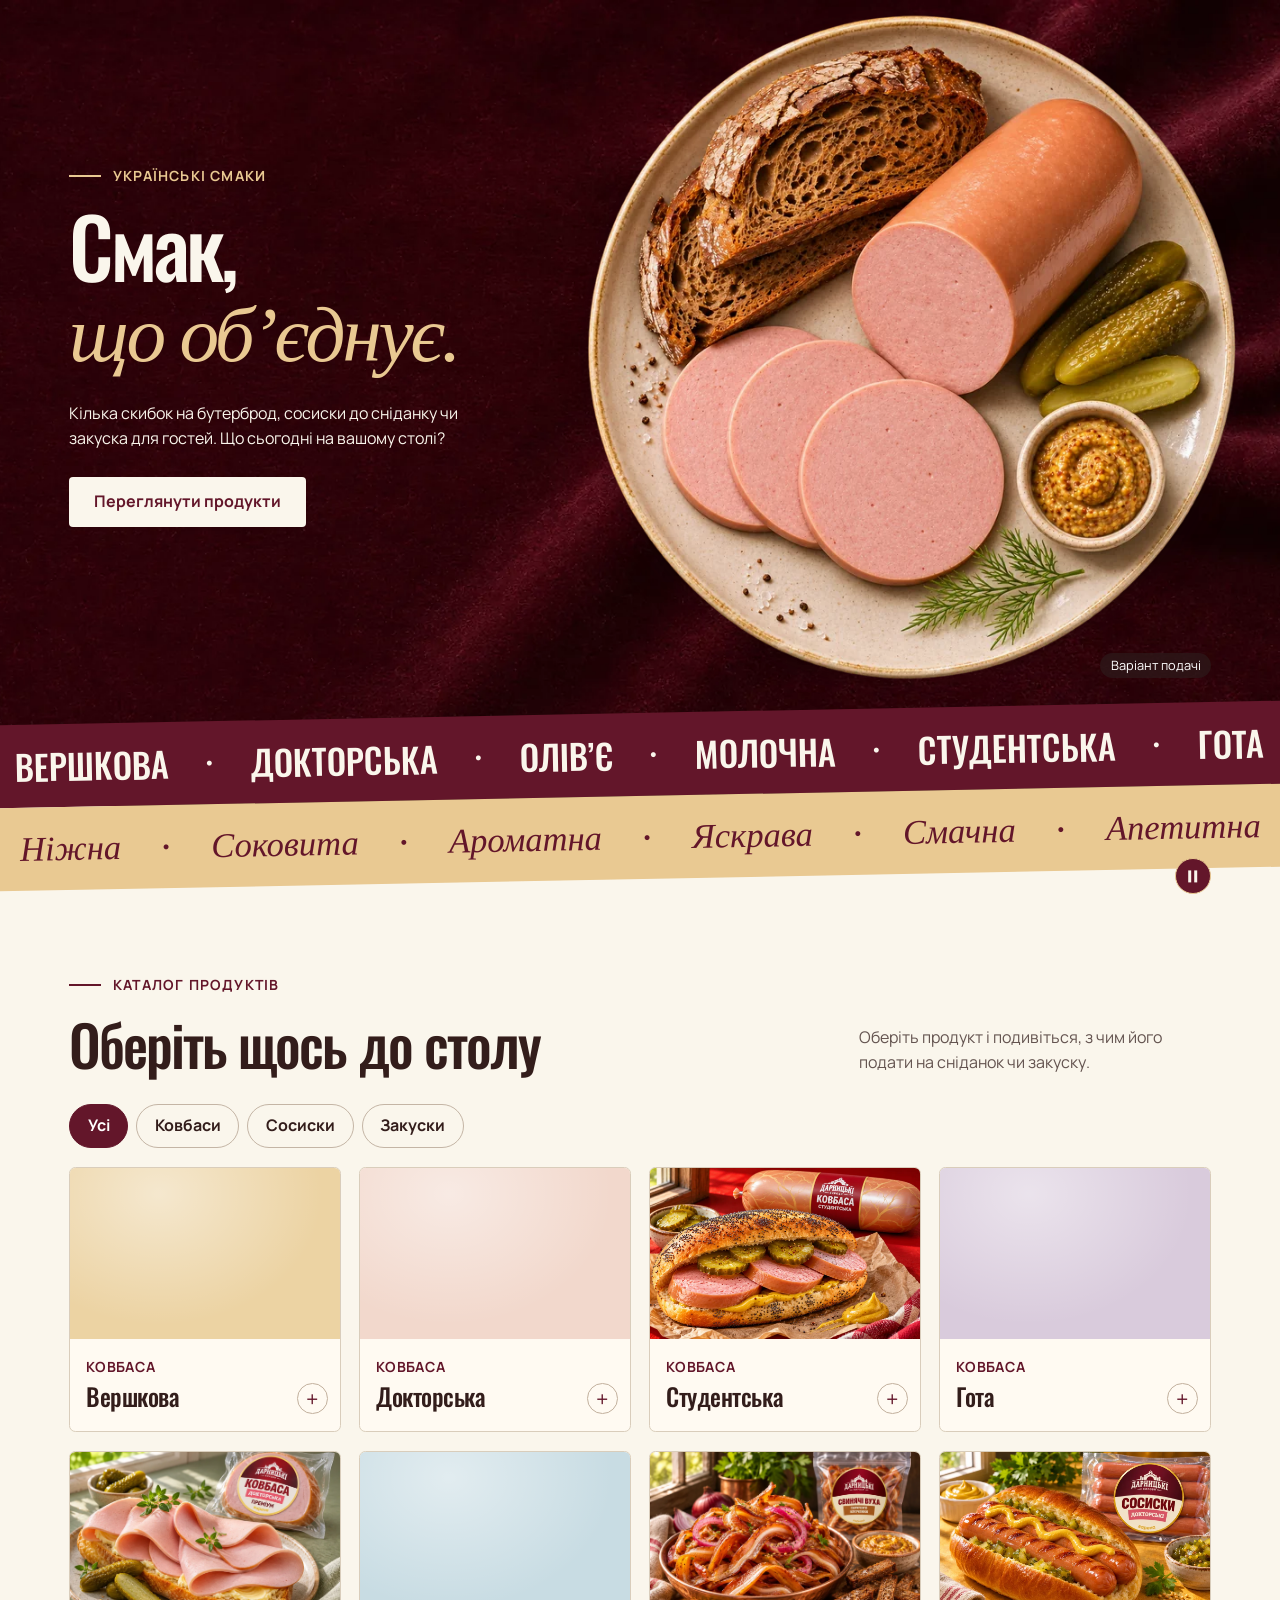
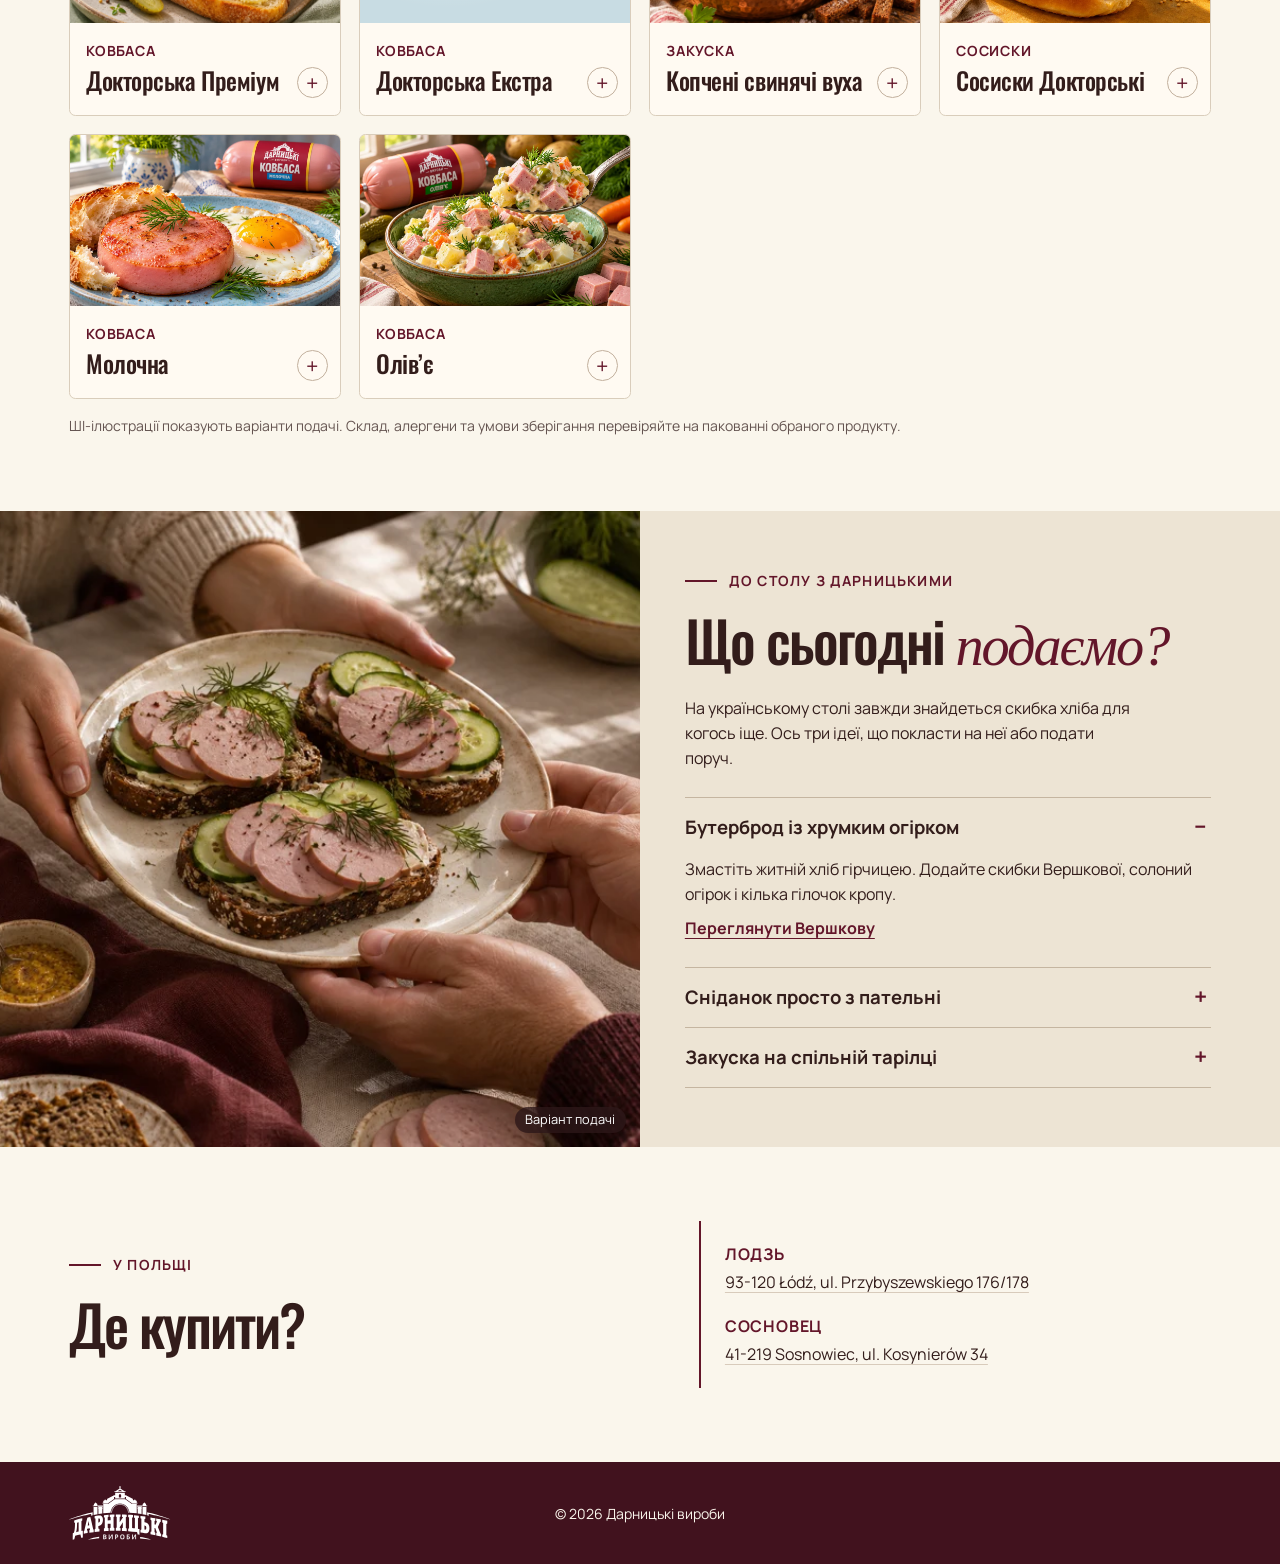
==== index.html @ c3ce4774 "Center marquee bullets between adjacent words across the loop" ====
<!doctype html>
<html lang="uk">
<head>
  <meta charset="utf-8">
  <meta name="viewport" content="width=device-width, initial-scale=1">
  <meta name="theme-color" content="#491320">
  <meta name="robots" content="noindex, nofollow">
  <meta name="description" content="Ковбаси, сосиски й закуски «Дарницькі вироби». Оберіть продукт і знайдіть ідею для подачі.">
  <meta property="og:title" content="Дарницькі вироби — до столу!">
  <meta property="og:description" content="Ковбаси, сосиски й закуски. Каталог та ідеї подачі українською й польською.">
  <meta property="og:type" content="website">
  <meta property="og:image" content="https://pavlo-bondarchuk.github.io/darnytskie_pl/assets/lifestyle/hero.webp?v=rounds">
  <title>Дарницькі вироби — до столу!</title>
  <link rel="icon" href="assets/logo/logo.svg?v=burgundy-gold" type="image/svg+xml">
  <link rel="preload" as="image" href="assets/logo/logo.svg?v=burgundy-gold">
  <link rel="preload" as="image" href="assets/lifestyle/velvet.webp">
  <link rel="stylesheet" href="css/style.css?v=20261123-ribbon-spacing">
  <script>
    (() => {
      const root = document.documentElement;
      root.classList.add("scroll-header");
      const motion = matchMedia("(prefers-reduced-motion: reduce)");
      if (motion.matches) return;
      const finish = () => root.classList.replace("intro-active", "intro-reveal");
      root.classList.add("intro-active");
      const deadline = setTimeout(finish, 2300);
      const shine = new Promise(resolve => setTimeout(resolve, 1150));
      document.addEventListener("DOMContentLoaded", () => {
        const images = [document.querySelector(".intro-mark img"), document.querySelector(".hero-image")];
        Promise.allSettled([shine, ...images.map(image => image?.decode?.())]).then(() => {
          clearTimeout(deadline);
          finish();
        });
      }, { once: true });
      window.addEventListener("pageshow", event => { if (event.persisted) finish(); });
      document.addEventListener("focusin", finish, { once: true });
    })();
  </script>
  <script defer src="js/i18n.js?v=20261123-detail-title"></script>
  <script defer src="js/products.js?v=20261123-catalog-motion"></script>
  <script defer src="js/stores.js?v=20261123-store-addresses"></script>
  <script defer src="js/main.js?v=20261123-serving-scenes"></script>
</head>
<body>
  <div class="page-intro" aria-hidden="true">
    <div class="intro-mark"><img src="assets/logo/logo.svg?v=burgundy-gold" width="274" height="146" alt=""></div>
  </div>
  <a class="skip-link" href="#main" data-pl="Przejdź do treści">Перейти до вмісту</a>
  <header class="site-header" id="site-header">
    <div class="mast wrap">
      <a class="brand" href="#start"><img src="assets/logo/logo.svg?v=burgundy-gold" width="274" height="146" alt="Дарницькі вироби" data-pl-alt="Darnytskie Wyroby"></a>
      <nav class="desktop-nav" aria-label="Основна навігація" data-pl-aria="Nawigacja główna">
        <a href="#produkty" data-pl="Produkty">Продукти</a><a href="#inspiracje" data-pl="Pomysły na stół">Ідеї до столу</a><a href="#gdzie-kupic" data-pl="Gdzie kupić">Де купити</a>
      </nav>
      <div class="header-tools">
        <div class="languages" role="group" aria-label="Мова" data-pl-aria="Język"><button type="button" lang="uk" data-language="uk" aria-pressed="true" aria-label="Українська">УКР</button><button type="button" lang="pl" data-language="pl" aria-pressed="false" aria-label="Polski">PL</button></div>
        <button class="menu-toggle" id="menu-toggle" type="button" aria-label="Відкрити меню" data-pl-aria="Otwórz menu" aria-controls="mobile-menu" aria-expanded="false"><span></span><span></span></button>
      </div>
    </div>
  </header>
  <dialog class="mobile-menu" id="mobile-menu" aria-label="Меню" data-pl-aria="Menu">
    <button class="menu-close" id="menu-close" aria-label="Закрити меню" data-pl-aria="Zamknij menu">×</button>
    <nav class="mobile-menu__nav"><a href="#produkty" data-pl="Produkty">Продукти</a><a href="#inspiracje" data-pl="Pomysły na stół">Ідеї до столу</a><a href="#gdzie-kupic" data-pl="Gdzie kupić">Де купити</a></nav>
  </dialog>
  <main id="main" tabindex="-1">
    <section id="start" class="hero" aria-labelledby="hero-title">
      <img class="hero-image" src="assets/lifestyle/plate.webp" srcset="assets/lifestyle/plate-768.webp 768w, assets/lifestyle/plate.webp 1254w" sizes="(max-width: 680px) 92vw, 57vw" alt="" fetchpriority="high" width="1254" height="1254">
      <div class="hero-inner wrap">
        <div class="hero-copy">
          <p class="eyebrow hero-eyebrow"><span class="rule"></span><span data-pl="Ukraińskie smaki">Українські смаки</span></p>
          <h1 id="hero-title"><span data-pl="Smak,">Смак,</span> <em data-pl="który&nbsp;łączy.">що&nbsp;об’єднує.</em></h1>
          <p class="hero-desc" data-pl="Kilka plasterków na kanapkę, parówki na śniadanie albo przekąska dla gości. Co dziś podasz na stół?">Кілька скибок на бутерброд, сосиски до сніданку чи закуска для гостей. Що сьогодні на вашому столі?</p>
          <a class="primary" href="#produkty" data-pl="Zobacz produkty">Переглянути продукти</a>
        </div>
      </div>
      <span class="photo-caption" data-pl="Propozycja podania">Варіант подачі</span>
    </section>
    <div class="ribbons">
      <input class="ribbon-pause" type="checkbox" aria-label="Призупинити рух стрічок" data-pl-aria="Wstrzymaj ruch wstęg">
      <div class="ribbon-bands" aria-hidden="true">
        <div class="ribbon"><div class="ribbon-track">
          <div class="ribbon-words">
            <span data-pl="Śmietankowa">Вершкова</span>
            <span data-pl="Doktorska">Докторська</span>
            <span data-pl="Olivier">Олів’є</span>
            <span data-pl="Mleczna">Молочна</span>
            <span data-pl="Studencka">Студентська</span>
            <span data-pl="Gota">Гота</span>
          </div>
          <div class="ribbon-words">
            <span data-pl="Śmietankowa">Вершкова</span>
            <span data-pl="Doktorska">Докторська</span>
            <span data-pl="Olivier">Олів’є</span>
            <span data-pl="Mleczna">Молочна</span>
            <span data-pl="Studencka">Студентська</span>
            <span data-pl="Gota">Гота</span>
          </div>
        </div></div>
        <div class="ribbon"><div class="ribbon-track">
          <div class="ribbon-words">
            <span data-pl="Delikatna">Ніжна</span>
            <span data-pl="Soczysta">Соковита</span>
            <span data-pl="Aromatyczna">Ароматна</span>
            <span data-pl="Wyrazista">Яскрава</span>
            <span data-pl="Smaczna">Смачна</span>
            <span data-pl="Apetyczna">Апетитна</span>
          </div>
          <div class="ribbon-words">
            <span data-pl="Delikatna">Ніжна</span>
            <span data-pl="Soczysta">Соковита</span>
            <span data-pl="Aromatyczna">Ароматна</span>
            <span data-pl="Wyrazista">Яскрава</span>
            <span data-pl="Smaczna">Смачна</span>
            <span data-pl="Apetyczna">Апетитна</span>
          </div>
        </div></div>
      </div>
    </div>
    <section id="produkty" class="catalog wrap" aria-labelledby="products-title">
      <div class="section-intro">
        <div><p class="eyebrow"><span class="rule"></span><span data-pl="Katalog produktów">Каталог продуктів</span></p><h2 id="products-title" data-pl="Wybierz coś na stół">Оберіть щось до столу</h2></div>
        <p class="intro-note" data-pl="Wybierz produkt i zobacz, z czym podać go na śniadanie lub przekąskę.">Оберіть продукт і подивіться, з чим його подати на сніданок чи закуску.</p>
      </div>
      <div class="filters" id="filters" role="group" aria-label="Категорія продукту" data-pl-aria="Kategoria produktu">
        <button type="button" data-filter="all" data-pl="Wszystkie" aria-pressed="true">Усі</button><button type="button" data-filter="Kiełbasa" data-pl="Kiełbasy" aria-pressed="false">Ковбаси</button><button type="button" data-filter="Parówki" data-pl="Parówki" aria-pressed="false">Сосиски</button><button type="button" data-filter="Przekąska" data-pl="Przekąski" aria-pressed="false">Закуски</button>
      </div>
      <div class="product-grid" id="product-grid" role="group" aria-labelledby="products-title"></div>
      <noscript><p>Вершкова · Докторська · Студентська · Гота · Докторська Преміум · Докторська Екстра · Копчені свинячі вуха · Сосиски Докторські · Молочна · Олів’є</p></noscript>
      <p class="catalog-foot" data-pl="Wizualizacje AI przedstawiają propozycje podania. Skład, alergeny i sposób przechowywania sprawdź na opakowaniu wybranego produktu.">ШІ-ілюстрації показують варіанти подачі. Склад, алергени та умови зберігання перевіряйте на пакованні обраного продукту.</p>
    </section>
    <section id="inspiracje" class="serving" aria-labelledby="serving-title">
      <div class="serving-layout">
        <figure class="table-photo">
          <img id="dish-sandwich" class="is-current" src="assets/lifestyle/table.webp" srcset="assets/lifestyle/table-900.webp 900w, assets/lifestyle/table.webp 1536w" sizes="(max-width: 760px) 100vw, 50vw" width="1536" height="1024" alt="Бутерброди з Вершковою ковбасою, огірком і кропом на житньому хлібі" data-pl-alt="Kanapki na żytnim chlebie z kiełbasą Śmietankową, ogórkiem i koperkiem" loading="lazy">
          <img id="dish-skillet" src="assets/lifestyle/serving-skillet.webp" width="1120" height="1120" alt="Підрум’янені сосиски з яєчнею, зеленою цибулею та житнім тостом на пательні" data-pl-alt="Parówki z jajkiem sadzonym, szczypiorkiem i żytnią grzanką na patelni" loading="lazy" aria-hidden="true">
          <img id="dish-platter" src="assets/lifestyle/serving-platter.webp" width="1120" height="1120" alt="Смужки копчених свинячих вух з маринованою цибулею, огірками та хроном" data-pl-alt="Paski wędzonych uszu wieprzowych z marynowaną cebulką, ogórkami i chrzanem" loading="lazy" aria-hidden="true">
          <figcaption data-pl="Propozycja podania">Варіант подачі</figcaption>
        </figure>
        <div class="serving-copy" id="o-nas">
          <p class="eyebrow"><span class="rule"></span><span data-pl="Przy stole z Darnytskie">До столу з Дарницькими</span></p>
          <h2 id="serving-title"><span data-pl="Co dziś">Що сьогодні</span> <em data-pl="podajemy?">подаємо?</em></h2>
          <p data-pl="W ukraińskiej kuchni dla jeszcze jednej osoby zawsze znajdzie się kromka chleba. Oto trzy pomysły na to, co na niej położyć albo podać obok.">На українському столі завжди знайдеться скибка хліба для когось іще. Ось три ідеї, що покласти на неї або подати поруч.</p>
          <div class="ideas">
            <details name="serving-ideas" data-photo="dish-sandwich" open><summary data-pl="Kanapka z chrupiącym ogórkiem">Бутерброд із хрумким огірком</summary><div><p data-pl="Posmaruj żytni chleb musztardą. Dodaj plasterki Śmietankowej, kiszony ogórek i kilka gałązek koperku.">Змастіть житній хліб гірчицею. Додайте скибки Вершкової, солоний огірок і кілька гілочок кропу.</p><button type="button" data-show-product="vershkova" data-pl="Zobacz Śmietankową">Переглянути Вершкову</button></div></details>
            <details name="serving-ideas" data-photo="dish-skillet"><summary data-pl="Śniadanie prosto z patelni">Сніданок просто з пательні</summary><div><p data-pl="Przygotuj parówki zgodnie z instrukcją na opakowaniu. Podaj z jajkiem sadzonym, szczypiorkiem i ciepłą grzanką.">Приготуйте сосиски за інструкцією на пакованні. Подайте з яєчнею, зеленою цибулею та теплим тостом.</p><button type="button" data-show-product="parowki" data-pl="Zobacz Parówki Doktorskie">Переглянути сосиски Докторські</button></div></details>
            <details name="serving-ideas" data-photo="dish-platter"><summary data-pl="Na półmisku dla gości">Закуска на спільній тарілці</summary><div><p data-pl="Do wędzonych uszu wieprzowych podaj marynowaną cebulkę, ogórki i chrzan w małej miseczce. Pieczywo połóż obok, żeby każdy mógł sięgnąć po kromkę.">До копчених свинячих вух подайте мариновану цибульку, огірки й хрін у невеликій мисці. Хліб поставте поруч, щоб кожен міг узяти скибку.</p><button type="button" data-show-product="uszka-wedzone" data-pl="Zobacz wędzone uszy wieprzowe">Переглянути копчені вуха</button></div></details>
          </div>
        </div>
      </div>
    </section>
    <section id="gdzie-kupic" class="availability wrap" aria-labelledby="locator-title">
      <div><p class="eyebrow"><span class="rule"></span><span data-pl="W Polsce">У Польщі</span></p><h2 id="locator-title" data-pl="Gdzie kupić?">Де купити?</h2></div>
      <div class="locator-panel">
        <ul id="store-addresses" class="store-addresses">
          <li><strong data-pl="ŁÓDŹ">ЛОДЗЬ</strong><a lang="pl" href="https://www.google.com/maps/search/?api=1&amp;query=93-120%20%C5%81%C3%B3d%C5%BA%2C%20ul.%20Przybyszewskiego%20176%2F178%2C%20Polska">93-120 Łódź, ul. Przybyszewskiego 176/178</a></li>
          <li><strong data-pl="SOSNOWIEC">СОСНОВЕЦ</strong><a lang="pl" href="https://www.google.com/maps/search/?api=1&amp;query=41-219%20Sosnowiec%2C%20ul.%20Kosynier%C3%B3w%2034%2C%20Polska">41-219 Sosnowiec, ul. Kosynierów 34</a></li>
        </ul>
        <div id="store-locator" hidden><label for="store-search" data-pl="Miasto, sklep lub adres">Місто, магазин або адреса</label><input type="search" id="store-search" aria-controls="store-results"><div id="store-results" role="status" aria-live="polite"></div></div>
      </div>
    </section>
  </main>
  <footer id="kontakt"><div class="wrap footer-inner"><a class="brand" href="#start"><img src="assets/logo/logo.svg?v=burgundy-gold" width="274" height="146" alt="Дарницькі вироби" data-pl-alt="Darnytskie Wyroby"></a><span data-pl="© 2026 Darnytskie Wyroby">© 2026 Дарницькі вироби</span></div></footer>
  <a id="back-to-top" class="back-to-top" href="#start" aria-label="На початок сторінки" data-pl-aria="Na początek strony" inert>
    <svg width="24" height="24" viewBox="0 0 24 24" fill="none" stroke="currentColor" stroke-width="1.8" stroke-linecap="round" stroke-linejoin="round" aria-hidden="true"><path d="M12 19V5m-7 7 7-7 7 7"/></svg>
  </a>
</body>
</html>
---- css/style.css ----
@font-face { font-family: 'Manrope'; src: url('../assets/fonts/manrope-cyrillic-ext.woff2') format('woff2'); font-style: normal; font-weight: 400 700; font-display: swap; unicode-range: U+0460-052F, U+1C80-1C8A, U+20B4, U+2DE0-2DFF, U+A640-A69F, U+FE2E-FE2F; }
@font-face { font-family: 'Manrope'; src: url('../assets/fonts/manrope-cyrillic.woff2') format('woff2'); font-style: normal; font-weight: 400 700; font-display: swap; unicode-range: U+0301, U+0400-045F, U+0490-0491, U+04B0-04B1, U+2116; }
@font-face { font-family: 'Manrope'; src: url('../assets/fonts/manrope-latin-ext.woff2') format('woff2'); font-style: normal; font-weight: 400 700; font-display: swap; unicode-range: U+0100-02BA, U+02BD-02C5, U+02C7-02CC, U+02CE-02D7, U+02DD-02FF, U+0304, U+0308, U+0329, U+1D00-1DBF, U+1E00-1E9F, U+1EF2-1EFF, U+2020, U+20A0-20AB, U+20AD-20C4, U+2113, U+2C60-2C7F, U+A720-A7FF; }
@font-face { font-family: 'Manrope'; src: url('../assets/fonts/manrope-latin.woff2') format('woff2'); font-style: normal; font-weight: 400 700; font-display: swap; unicode-range: U+0000-00FF, U+0131, U+0152-0153, U+02BB-02BC, U+02C6, U+02DA, U+02DC, U+0304, U+0308, U+0329, U+2000-206F, U+20AC, U+2122, U+2191, U+2193, U+2212, U+2215, U+FEFF, U+FFFD; }
@font-face { font-family: 'Oswald'; src: url('../assets/fonts/oswald-cyrillic-ext.woff2') format('woff2'); font-style: normal; font-weight: 500 700; font-display: swap; unicode-range: U+0460-052F, U+1C80-1C8A, U+20B4, U+2DE0-2DFF, U+A640-A69F, U+FE2E-FE2F; }
@font-face { font-family: 'Oswald'; src: url('../assets/fonts/oswald-cyrillic.woff2') format('woff2'); font-style: normal; font-weight: 500 700; font-display: swap; unicode-range: U+0301, U+0400-045F, U+0490-0491, U+04B0-04B1, U+2116; }
@font-face { font-family: 'Oswald'; src: url('../assets/fonts/oswald-latin-ext.woff2') format('woff2'); font-style: normal; font-weight: 500 700; font-display: swap; unicode-range: U+0100-02BA, U+02BD-02C5, U+02C7-02CC, U+02CE-02D7, U+02DD-02FF, U+0304, U+0308, U+0329, U+1D00-1DBF, U+1E00-1E9F, U+1EF2-1EFF, U+2020, U+20A0-20AB, U+20AD-20C4, U+2113, U+2C60-2C7F, U+A720-A7FF; }
@font-face { font-family: 'Oswald'; src: url('../assets/fonts/oswald-latin.woff2') format('woff2'); font-style: normal; font-weight: 500 700; font-display: swap; unicode-range: U+0000-00FF, U+0131, U+0152-0153, U+02BB-02BC, U+02C6, U+02DA, U+02DC, U+0304, U+0308, U+0329, U+2000-206F, U+20AC, U+2122, U+2191, U+2193, U+2212, U+2215, U+FEFF, U+FFFD; }

:root {
  --paper: #faf6ec;
  --ink: #331d1b;
  --wine: #63162a;
  --line: #d8cbbb;
  --gold: #e9c992;
  --ribbon-space: clamp(clamp(6rem, 10vw, 12rem), calc(100vh - clamp(31rem, 40vw, 43rem)), 13rem);
  --ribbon-overlap: calc(var(--ribbon-space) * .55);
  --gutter: clamp(1.25rem, 5.4vw, 6rem);
  --display: Oswald, 'Arial Narrow', sans-serif;
  --serif: Georgia, 'Times New Roman', serif;
  --header-offset: 5rem;
}
* { box-sizing: border-box; }
html { scroll-behavior: smooth; scroll-padding-top: calc(var(--header-offset) + 1rem); }
body { margin: 0; color: var(--ink); background: var(--paper); font: 400 1rem/1.55 Manrope, Arial, sans-serif; }
img { max-width: 100%; display: block; }
a { color: inherit; }
button, input { font: inherit; }
button { cursor: pointer; }
a, button, summary, input { -webkit-tap-highlight-color: transparent; }
:focus-visible { outline: 3px solid #ac6700; outline-offset: 4px; }
[hidden] { display: none !important; }
.wrap { width: min(100%, 100rem); margin-inline: auto; padding-inline: var(--gutter); }
.skip-link { position: fixed; top: 0; left: 1rem; z-index: 20; padding: .75rem; background: white; transform: translateY(-120%); }
.skip-link:focus { transform: none; }
.page-intro {
  position: fixed;
  inset: 0;
  z-index: 30;
  display: grid;
  place-items: center;
  background: rgb(48 7 24 / 84%);
  -webkit-backdrop-filter: blur(14px);
  backdrop-filter: blur(14px);
  opacity: 0;
  visibility: hidden;
  pointer-events: none;
  transition: opacity .45s ease, visibility 0s linear .45s;
}
.intro-active .page-intro { opacity: 1; visibility: visible; pointer-events: auto; transition: none; }
.intro-mark { position: relative; width: clamp(9rem, 16vw, 14rem); }
.intro-mark img { width: 100%; height: auto; filter: brightness(0) invert(.94); }
.intro-mark::after {
  content: "";
  position: absolute;
  inset: 0;
  background: linear-gradient(110deg, transparent 38%, #e3b05e 47%, #fff7d8 50%, #e3b05e 53%, transparent 62%) 100% 50% / 300% 100% no-repeat;
  -webkit-mask: url("../assets/logo/logo.svg?v=burgundy-gold") center / contain no-repeat;
  mask: url("../assets/logo/logo.svg?v=burgundy-gold") center / contain no-repeat;
}
.intro-active .intro-mark::after { animation: logo-shine 1s ease-in-out .05s both; }
@keyframes logo-shine { from { background-position-x: 100%; } to { background-position-x: 0%; } }
.site-header {
  position: sticky;
  top: 0;
  z-index: 9;
  background: rgb(250 246 236 / 84%);
  -webkit-backdrop-filter: blur(16px);
  backdrop-filter: blur(16px);
  border-bottom: 1px solid var(--line);
  transition: opacity .55s ease, transform .65s cubic-bezier(.2,.7,.25,1);
}
.scroll-header .site-header {
  position: fixed;
  inset: 0 0 auto;
  opacity: 0;
  transform: translateY(-100%);
  pointer-events: none;
}
.scroll-header .site-header.is-visible,
.scroll-header .site-header:has(:focus-visible) {
  opacity: 1;
  transform: translateY(0);
  pointer-events: auto;
}
.scroll-header.intro-active .site-header {
  opacity: 0;
  transform: translateY(-100%);
  visibility: hidden;
  transition: none;
}
@media (prefers-reduced-motion: reduce) {
  .page-intro, .intro-active .page-intro { display: none; }
}
.mast { display: flex; min-height: 4.9rem; justify-content: space-between; align-items: center; gap: 2rem; }
.brand { display: block; flex: none; }
.brand img { width: 6.35rem; height: auto; }
.desktop-nav, .header-tools, .languages { display: flex; align-items: center; }
.desktop-nav { gap: clamp(1.75rem, 4vw, 4.75rem); }
.desktop-nav a, footer a { text-decoration: none; }
.desktop-nav a { padding-block: .7rem; font-weight: 700; }
.desktop-nav a:hover, .desktop-nav a.is-active, footer a:hover { text-decoration: underline; text-underline-offset: .35em; }
.header-tools { gap: .75rem; }
.languages { border: 1px solid var(--line); border-radius: 2rem; padding: 3px; }
.languages button { min-width: 2.7rem; min-height: 2.3rem; border: 0; background: transparent; border-radius: inherit; color: var(--ink); font-weight: 700; font-size: .875rem; }
.languages button[aria-pressed=true] { background: var(--wine); color: var(--paper); }
.menu-toggle, .mobile-menu:not([open]) { display: none; }
.hero { padding-bottom: var(--ribbon-overlap); position: relative; isolation: isolate; overflow: hidden; background: #41121e url("../assets/lifestyle/velvet.webp") center / cover no-repeat; color: var(--paper); }
.hero-image {
  position: absolute;
  z-index: -2;
  inset: 0 0 0 auto;
  height: calc(100% - var(--ribbon-overlap));
  width: 57%;
  object-fit: contain;
  object-position: center;
  filter: drop-shadow(0 .65rem .85rem rgb(24 2 8 / 30%));
}
@media (prefers-reduced-motion: no-preference) {
  .hero-image { transition: transform 2.3s cubic-bezier(.22, .68, .18, 1) .6s; }
  .intro-active .hero-image { transform: translateX(50%); transition: none; }
  .intro-active #hero-title > * { opacity: 0; }
  .intro-reveal #hero-title > span { animation: slogan-rise .7s cubic-bezier(.2,.7,.3,1) backwards; }
  .intro-reveal #hero-title > em { animation: slogan-unveil 1.16s ease-out .24s backwards; }
}
@keyframes slogan-rise {
  from { opacity: 0; transform: translateY(12px); }
  to { opacity: 1; transform: translateY(0); }
}
@keyframes slogan-unveil {
  from, to {
    -webkit-mask: linear-gradient(110deg, #000 42%, transparent 58%) 0% 50% / 300% 100% no-repeat;
    mask: linear-gradient(110deg, #000 42%, transparent 58%) 0% 50% / 300% 100% no-repeat;
  }
  from { -webkit-mask-position: 100% 50%; mask-position: 100% 50%; }
  to { -webkit-mask-position: 0% 50%; mask-position: 0% 50%; }
}
.hero-inner { display: flex; align-items: center; min-height: calc(100vh - var(--ribbon-space)); min-height: calc(100svh - var(--ribbon-space)); padding-block: clamp(2rem, 4.7vh, 6rem); }
@supports (height: 100svh) {
  :root { --ribbon-space: clamp(clamp(6rem, 10vw, 12rem), calc(100svh - clamp(31rem, 40vw, 43rem)), 13rem); }
}
.hero-copy { max-width: 53%; }
.eyebrow { display: flex; gap: .75rem; align-items: center; margin: 0 0 1rem; color: var(--wine); font-weight: 700; font-size: .875rem; letter-spacing: .085em; text-transform: uppercase; }
.rule { width: 2rem; height: 2px; background: currentColor; flex: none; }
.hero-eyebrow { color: var(--gold); }
h1, h2, h3, p, figure { margin: 0; }
h1, h2, h3 { text-wrap: balance; }
h1 { line-height: 1.04; letter-spacing: -.04em; font-size: clamp(4rem, 6.45vw, 7rem); font-family: var(--display); font-weight: 500; }
h1 span, h1 em { display: block; }
h1 em, .serving h2 em { font-family: var(--serif); font-weight: 400; font-style: italic; }
h1 em { margin-top: .06em; color: var(--gold); font-size: .96em; }
.hero-desc { max-width: 27rem; margin: 1.6rem 0; font-size: clamp(1rem, 1.25vw, 1.18rem); }
.primary { display: inline-flex; min-height: 3.15rem; align-items: center; justify-content: center; padding: .75rem 1.55rem; background: var(--paper); color: var(--wine); text-decoration: none; border-radius: .25rem; font-weight: 700; }
.primary:hover { background: var(--gold); }
.photo-caption, .table-photo figcaption { position: absolute; bottom: .85rem; right: var(--gutter); color: white; background: #2d1719c9; border-radius: 1rem; padding: .18rem .65rem; font-size: .8rem; }
.hero .photo-caption { bottom: calc(var(--ribbon-overlap) + .85rem); }
.ribbons {
  position: relative;
  isolation: isolate;
  display: grid;
  align-items: center;
  margin-top: calc(-1 * var(--ribbon-overlap));
  min-height: var(--ribbon-space);
  overflow-x: clip;
  overflow-y: visible;
  pointer-events: none;
}
.ribbon-bands {
  min-width: 0;
  margin-inline: -2vw;
  transform: rotate(-1.1deg);
}
.ribbon {
  display: flex;
  align-items: center;
  min-height: calc(var(--ribbon-space) * .4);
  padding-block: .13em;
  color: var(--paper);
  background: var(--wine);
  font: 500 clamp(1.4rem, 2.7vw, 3.6rem)/1.15 var(--display);
  text-transform: uppercase;
}
.ribbon + .ribbon {
  background: var(--gold);
  color: var(--wine);
  font-family: var(--serif);
  font-style: italic;
  font-weight: 400;
  text-transform: none;
}
.ribbon-track, .ribbon-words { display: flex; width: max-content; }
.ribbon-words {
  flex: none;
  min-width: 104vw;
  align-items: center;
}
.ribbon-words span {
  position: relative;
  flex: 1 0 auto;
  padding-inline: .65em;
  text-align: center;
  white-space: nowrap;
}
.ribbon-words span::before {
  content: "•";
  position: absolute;
  left: 0;
  top: 50%;
  transform: translate(-50%, -50%);
  font: 400 .53em/1 sans-serif;
}
@media (prefers-reduced-motion: no-preference) {
  .ribbon-track { animation: ribbon-slide 40s linear infinite; }
  .ribbon + .ribbon .ribbon-track { animation-direction: reverse; }
  .ribbon-pause:checked ~ .ribbon-bands .ribbon-track { animation-play-state: paused; }
}
@keyframes ribbon-slide { to { transform: translateX(-50%); } }
.ribbon-pause {
  pointer-events: auto;
  position: absolute;
  z-index: 1;
  right: var(--gutter);
  bottom: .35rem;
  appearance: none;
  margin: 0;
  width: 2.25rem;
  height: 2.25rem;
  border: 1px solid var(--gold);
  border-radius: 50%;
  background: var(--wine);
  cursor: pointer;
}
.ribbon-pause::before {
  content: "";
  position: absolute;
  inset: 50% auto auto 50%;
  transform: translate(-50%, -50%);
  width: .6rem;
  height: .7rem;
  box-sizing: border-box;
  border-inline: 3px solid var(--paper);
}
.ribbon-pause:checked::before {
  width: 0;
  height: 0;
  border: solid transparent;
  border-width: .35rem 0 .35rem .56rem;
  border-left-color: var(--paper);
}
@media (prefers-reduced-motion: reduce) { .ribbon-pause { display: none; } }
.catalog, .availability { padding-block: clamp(3.2rem, 5.8vw, 6rem); }
.section-intro, .availability { display: flex; gap: 2.5rem; justify-content: space-between; align-items: end; }
h2 { font: 500 clamp(2.5rem, 4.4vw, 4.8rem)/1.12 var(--display); letter-spacing: -.036em; }
.intro-note { max-width: 22rem; color: #645450; }
.filters { display: flex; flex-wrap: wrap; gap: .5rem; margin: 1.8rem 0 1.2rem; }
.filters button { border: 1px solid #c4b5a5; border-radius: 2rem; padding: .45rem 1.1rem; min-height: 2.75rem; background: transparent; color: var(--ink); font-weight: 700; }
.filters button[aria-pressed=true], .filters button:hover { background: var(--wine); border-color: var(--wine); color: white; }
.product-grid { position: relative; isolation: isolate; display: grid; grid-template-columns: repeat(4, minmax(0, 1fr)); gap: clamp(.75rem, 1.45vw, 1.5rem); overflow-anchor: none; }
.product-grid.is-expanded { display: block; overflow: hidden; }
.product-card { position: relative; isolation: isolate; display: flex; flex-direction: column; min-width: 0; background: #fffaf2; border: 1px solid #d9cdbb; border-radius: .4rem; overflow: hidden; }
.product-card.is-muted { pointer-events: none; }
.product-card.is-expanded { z-index: 2; }
.product-card__image { position: relative; display: grid; place-items: center; aspect-ratio: 1.58; background: radial-gradient(ellipse at 33% 15%, #fff7, transparent 64%), var(--product-color); overflow: hidden; }
.product-card__image .serving-art { position: absolute; inset: 0; width: 100%; height: 100%; object-fit: cover; transition: transform .3s ease; }
@media (hover: hover) and (pointer: fine) and (prefers-reduced-motion: no-preference) {
  .product-grid:not(.is-expanded) .product-card {
    border-color: transparent;
    background: transparent;
    overflow: visible;
  }
  .product-grid:not(.is-expanded) .product-card__surface {
    display: flex;
    flex: 1;
    flex-direction: column;
    position: relative;
    margin: -1px;
    border: 1px solid #d9cdbb;
    border-radius: inherit;
    overflow: hidden;
    background: #fffaf2;
    transform: perspective(850px) rotateX(var(--tilt-x, 0deg)) rotateY(var(--tilt-y, 0deg));
    transition: transform .32s ease-out, box-shadow .32s ease-out;
  }
  .product-card.is-tracking { z-index: 1; }
  .product-grid:not(.is-expanded) .is-tracking .product-card__surface {
    transition-duration: .12s;
    box-shadow: 0 .55rem 1.35rem rgb(54 20 25 / 16%);
  }
}
.product-card__surface { display: contents; }
@media (prefers-reduced-motion: no-preference) {
  .catalog-intro-ready :is(.eyebrow, h2) { opacity: 0; }
  .catalog-intro-reveal .eyebrow { animation: slogan-rise .7s cubic-bezier(.2,.7,.3,1) backwards; }
  .catalog-intro-reveal h2 { animation: slogan-rise .7s cubic-bezier(.2,.7,.3,1) .12s backwards, slogan-unveil 1.16s ease-out .12s backwards; }
}
.product-card__bottom { position: relative; padding: .95rem 2.85rem 1.25rem 1rem; }
.product-card__category, .detail-label { color: var(--wine); text-transform: uppercase; letter-spacing: .055em; font-size: .875rem; font-weight: 700; }
.product-card__name { font: 500 clamp(1.42rem, 1.9vw, 2.1rem)/1.15 var(--display); letter-spacing: -.018em; margin-top: .28rem; }
.product-card__trigger { position: absolute; z-index: 2; inset: 0; border: 0; background: transparent; }
.product-card__trigger::after { content: "+"; position: absolute; bottom: 1.05rem; right: .75rem; display: grid; place-items: center; width: 1.8rem; height: 1.8rem; border-radius: 50%; border: 1px solid #c2b09d; color: var(--wine); font: 1.35rem/1 Manrope, sans-serif; }
.product-card__trigger:hover::after { background: var(--wine); color: white; }
.product-card__trigger:focus-visible { outline-offset: -4px; }
.product-card.is-expanded { display: grid; grid-template-columns: 1fr 1fr; grid-template-rows: auto minmax(0, 1fr); }
.product-card.is-expanded .product-card__image { grid-area: 1/1/3/2; aspect-ratio: auto; min-height: 0; background-color: var(--product-color); }
.product-card.is-expanded .product-card__bottom { grid-area: 1/2; padding: 4rem clamp(1.25rem,4vw,4rem) 1.5rem; }
.product-card__details { grid-area: 2/2; display: flex; flex-direction: column; justify-content: flex-start; align-items: flex-start; padding: 0 clamp(1.25rem,4vw,4rem) 1rem; overflow: auto; }
.detail-copy { margin: .6rem 0 1.5rem; max-width: 34ch; font-size: clamp(1rem,1.55vw,1.45rem); }
.product-card__close, .menu-close { border: 1px solid var(--line); background: var(--paper); color: var(--ink); border-radius: 2rem; min-height: 2.75rem; }
.product-card__close { position: absolute; z-index: 4; right: .7rem; top: .7rem; padding: .45rem 1rem; }
.product-card__close:hover { color: white; background: var(--wine); }
.catalog-foot { margin-top: 1rem; font-size: .875rem; color: #645450; }
.serving { background: #ede4d4; }
.serving-layout { display: grid; grid-template-columns: repeat(2, minmax(0, 1fr)); }
.table-photo { position: relative; overflow: hidden; background: #594032; }
.table-photo img { position: absolute; inset: 0; width: 100%; height: 100%; object-fit: cover; opacity: 0; transition: opacity .38s ease; }
.table-photo img.is-current { opacity: 1; z-index: 1; }
.table-photo figcaption { right: .9rem; z-index: 2; }
.serving-copy {
  align-self: center;
  padding: clamp(2.5rem, 4.6vw, 5rem) max(var(--gutter), calc((100vw - 100rem) / 2 + var(--gutter))) clamp(2.5rem, 4.6vw, 5rem) clamp(1.75rem, 3.5vw, 4rem);
}
.serving h2 em { color: var(--wine); }
#serving-title > * { display: inline-block; }
@media (prefers-reduced-motion: no-preference) {
  #serving-title.is-pending > * { opacity: 0; }
  #serving-title.is-revealed > span { animation: slogan-rise .7s cubic-bezier(.2,.7,.3,1) backwards; }
  #serving-title.is-revealed > em { animation: slogan-unveil 1.16s ease-out .24s backwards; }
}
.serving-copy > p:not(.eyebrow) { max-width: 45ch; margin: 1.15rem 0 1.65rem; }
.ideas { border-top: 1px solid #c5b5a0; }
.ideas details { border-bottom: 1px solid #c5b5a0; }
.ideas summary { position: relative; cursor: pointer; list-style: none; font-size: clamp(1.05rem,1.45vw,1.3rem); padding: .95rem 2rem .95rem 0; font-weight: 700; }
.ideas summary::-webkit-details-marker { display: none; }
.ideas summary::after { content: "+"; position: absolute; right: .25rem; top: .72rem; font-size: 1.45rem; color: var(--wine); }
.ideas [open] summary::after { content: "−"; }
.ideas details div { padding: 0 1rem 1rem 0; }
.ideas button { text-decoration: underline; text-underline-offset: .25em; }
.ideas button { min-height: 2.75rem; background: none; color: var(--wine); padding: .55rem 0; border: 0; font-weight: 700; text-align: left; }
.availability { align-items: center; }
.locator-panel { width: min(100%, 32rem); padding: 1.3rem 0 1.3rem 1.5rem; border-left: 2px solid var(--wine); }
.store-addresses { list-style: none; margin: 0; padding: 0; }
.store-addresses li + li { margin-top: 1.25rem; }
.store-addresses strong { display: block; margin-bottom: .2rem; color: var(--wine); letter-spacing: .05em; }
.store-addresses a { text-underline-offset: .22em; text-decoration-color: var(--line); }
.store-addresses a:hover { text-decoration-color: var(--wine); }
@media (prefers-reduced-motion: no-preference) {
  .availability.is-pending :is(.eyebrow, h2, .store-addresses li, #store-locator) { opacity: 0; }
  .availability.is-revealed .eyebrow { animation: slogan-rise .7s ease-out backwards; }
  .availability.is-revealed h2 { animation: slogan-rise .7s ease-out .1s backwards, slogan-unveil 1.16s ease-out .1s backwards; }
  .availability.is-revealed :where(.store-addresses li, #store-locator) { animation: store-rise .8s cubic-bezier(.2,.7,.3,1) .16s backwards; }
  .availability.is-revealed .store-addresses li + li { animation-delay: .34s; }
}
@keyframes store-rise {
  from { opacity: 0; transform: translateY(1.5rem); }
  to { opacity: 1; transform: translateY(0); }
}
#store-search { width: 100%; margin-block: .5rem; padding: .65rem; border: 1px solid var(--line); }
#store-results p { margin-top: .75rem; }
footer { color: var(--paper); background: #41121e; }
.footer-inner { display: grid; grid-template-columns: 1fr auto 1fr; gap: 2rem; align-items: center; padding-block: 1.5rem; }
footer .brand { width: fit-content; align-self: center; }
footer .brand img { filter: brightness(0) invert(1); }
.back-to-top {
  position: fixed;
  right: max(1rem, env(safe-area-inset-right));
  bottom: max(1rem, env(safe-area-inset-bottom));
  z-index: 8;
  display: grid;
  place-items: center;
  width: 3rem;
  height: 3rem;
  border: 1px solid var(--gold);
  border-radius: 50%;
  background: var(--wine);
  color: var(--paper);
  box-shadow: 0 3px 14px #30121b40;
  opacity: 0;
  visibility: hidden;
  pointer-events: none;
  transform: translateY(.5rem);
  transition: opacity .24s ease, transform .24s ease, visibility 0s linear .24s;
}
.back-to-top.is-visible {
  opacity: 1;
  visibility: visible;
  pointer-events: auto;
  transform: none;
  transition-delay: 0s;
}
@media (hover: hover) {
  .back-to-top:hover { background: #481322; color: var(--gold); }
}
footer span { font-size: .875rem; }
@media (max-width: 68.75rem) {
  .product-grid { grid-template-columns: repeat(3,minmax(0,1fr)); }
  .hero-copy { max-width: 58%; }
}
@media (max-width: 47.5rem) {
  .mast { min-height: 4rem; gap: .5rem; }
  .brand img { width: 5.3rem; }
  .desktop-nav { display: none; }
  .menu-toggle { display: grid; place-content: center; gap: 5px; width: 2.75rem; height: 2.75rem; background: transparent; border: 0; }
  .menu-toggle span { display: block; width: 21px; height: 2px; background: var(--ink); }
  .mobile-menu { width: min(90vw, 23rem); border: 0; background: var(--paper); color: var(--ink); padding: 1rem 1.5rem 2rem; border-radius: .3rem; }
  .mobile-menu::backdrop { background: #27151ccb; }
  .menu-close { display: block; width: 2.75rem; margin-left: auto; font-size: 1.4rem; }
  .mobile-menu__nav { display: grid; }
  .mobile-menu__nav a { font: 500 1.6rem/1.3 var(--display); text-decoration: none; border-bottom: 1px solid var(--line); padding-block: .85rem; }
  .section-intro, .availability { align-items: flex-start; flex-direction: column; gap: 1rem; }
  .intro-note { max-width: 43ch; }
  .product-grid { grid-template-columns: repeat(2,minmax(0,1fr)); }
  .serving-layout { grid-template-columns: 1fr; }
  .table-photo { height: clamp(14rem, 68vw, 26rem); }
  .serving-copy { padding: 2rem var(--gutter) 2.5rem; }
  .footer-inner { grid-template-columns: auto 1fr; gap: 1rem; padding-right: 5rem; }
}
@media (max-width: 42.5rem) {
  :root {
    --ribbon-space: clamp(5.5rem, 14svh, 8rem);
    --plate-height: min(92vw, 36svh, max(6.5rem, calc(100svh - 28rem)));
  }
  .hero-image { inset: .65rem 0 auto; margin-inline: auto; width: 92%; height: var(--plate-height); }
  .hero-inner { padding-top: calc(var(--plate-height) + 1.15rem); padding-bottom: 1rem; }
  .hero-copy { max-width: 100%; }
  h1 { font-size: clamp(3.05rem, 11vw, 4.5rem); }
  .hero-eyebrow { margin-bottom: .65rem; }
  .hero-desc { margin: 1rem 0 1.2rem; }
  .hero .photo-caption { bottom: auto; top: .65rem; right: .8rem; }
  .filters { gap: .35rem; margin: 1.25rem 0 1rem; }
  .filters button { padding-inline: .85rem; }
  .product-card__image { aspect-ratio: 1.24; }
  .product-card__bottom { padding: .7rem .65rem 2.85rem; }
  .product-card__trigger::after { bottom: .6rem; right: .65rem; }
  .product-card__name { font-size: clamp(1.25rem,5vw,1.7rem); }
  .product-card.is-expanded { grid-template-columns: 1fr; grid-template-rows: auto minmax(0,1fr) auto; }
  .product-card.is-expanded .product-card__bottom { grid-area: 1/1; padding: .8rem 6.75rem .8rem 1.15rem; }
  .product-card.is-expanded .product-card__image { grid-area: 2/1; }
  .product-card__details { grid-area: 3/1; padding: 1rem 1.15rem; }
  .detail-copy { margin: .25rem 0 .6rem; }
}
@media (prefers-reduced-motion: reduce) {
  html { scroll-behavior: auto; }
  *, *::before, *::after { transition-duration: 0s !important; animation-duration: 0s !important; }
}
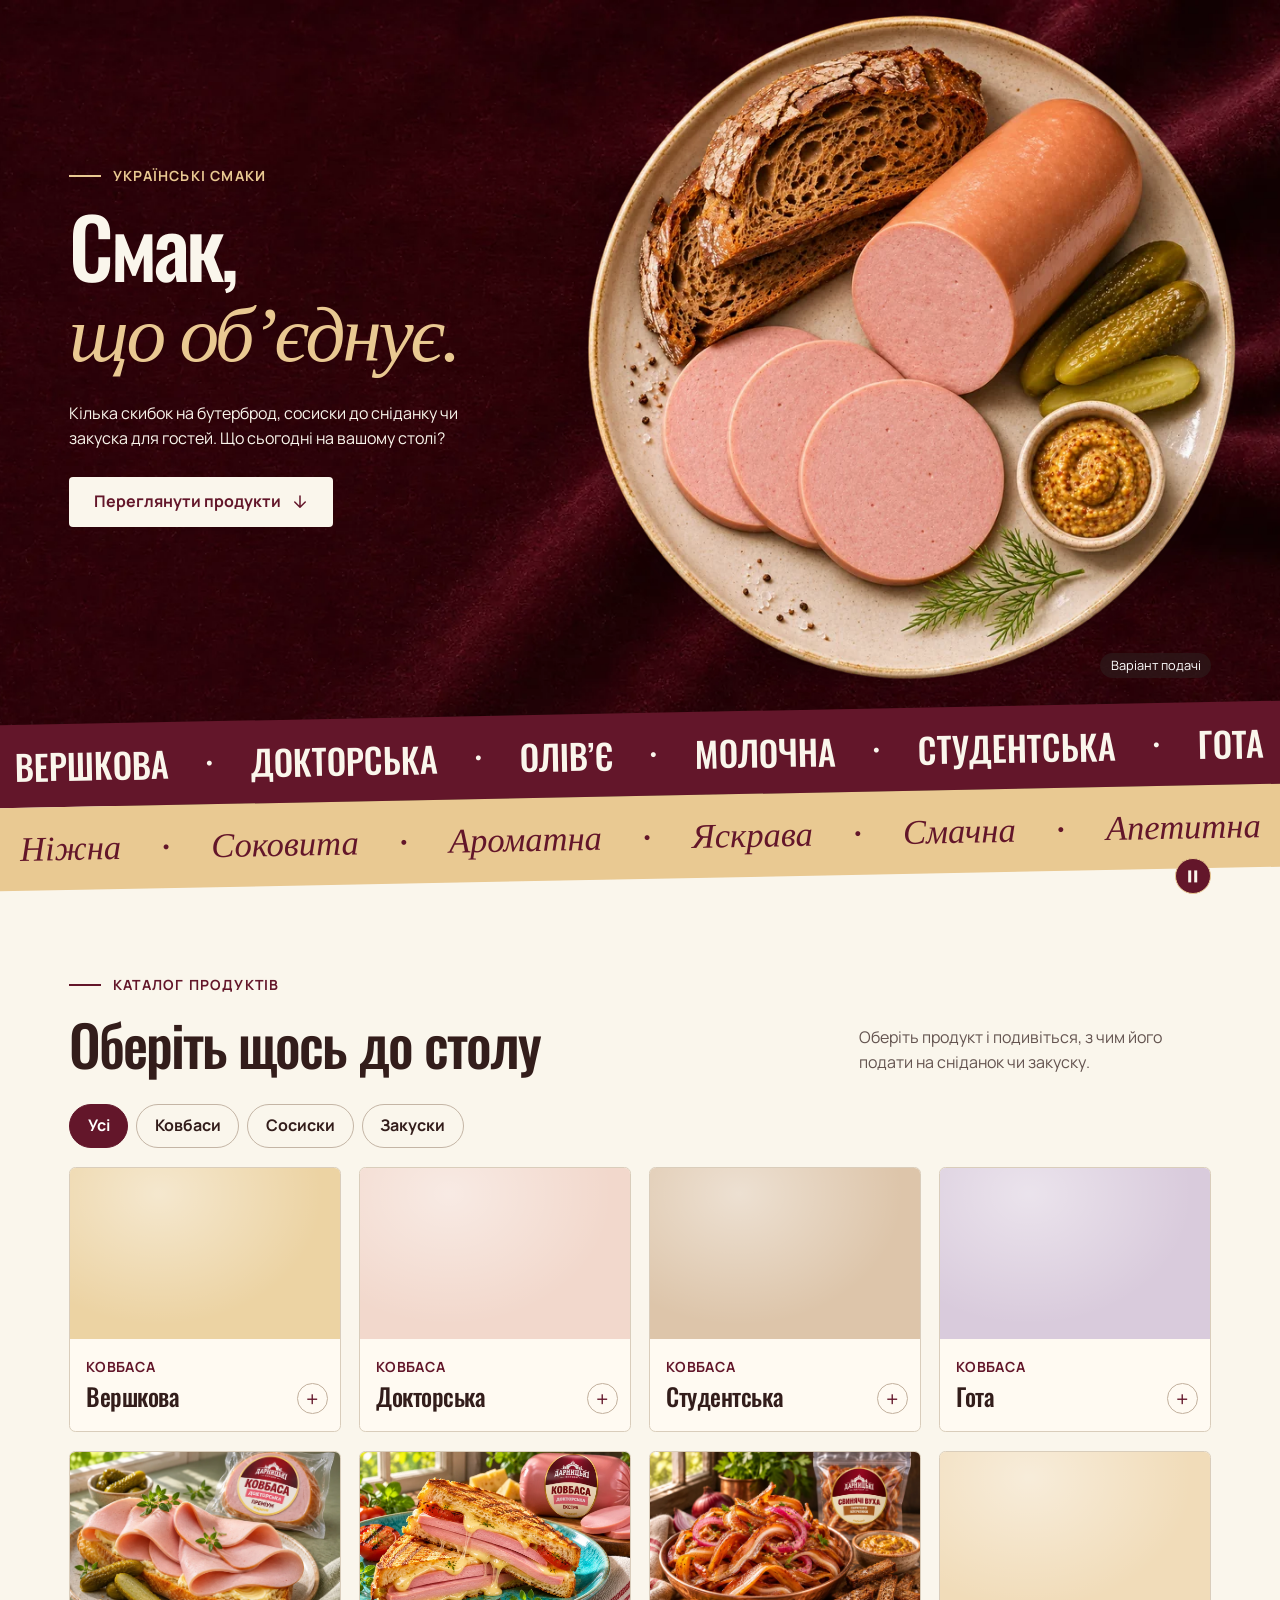
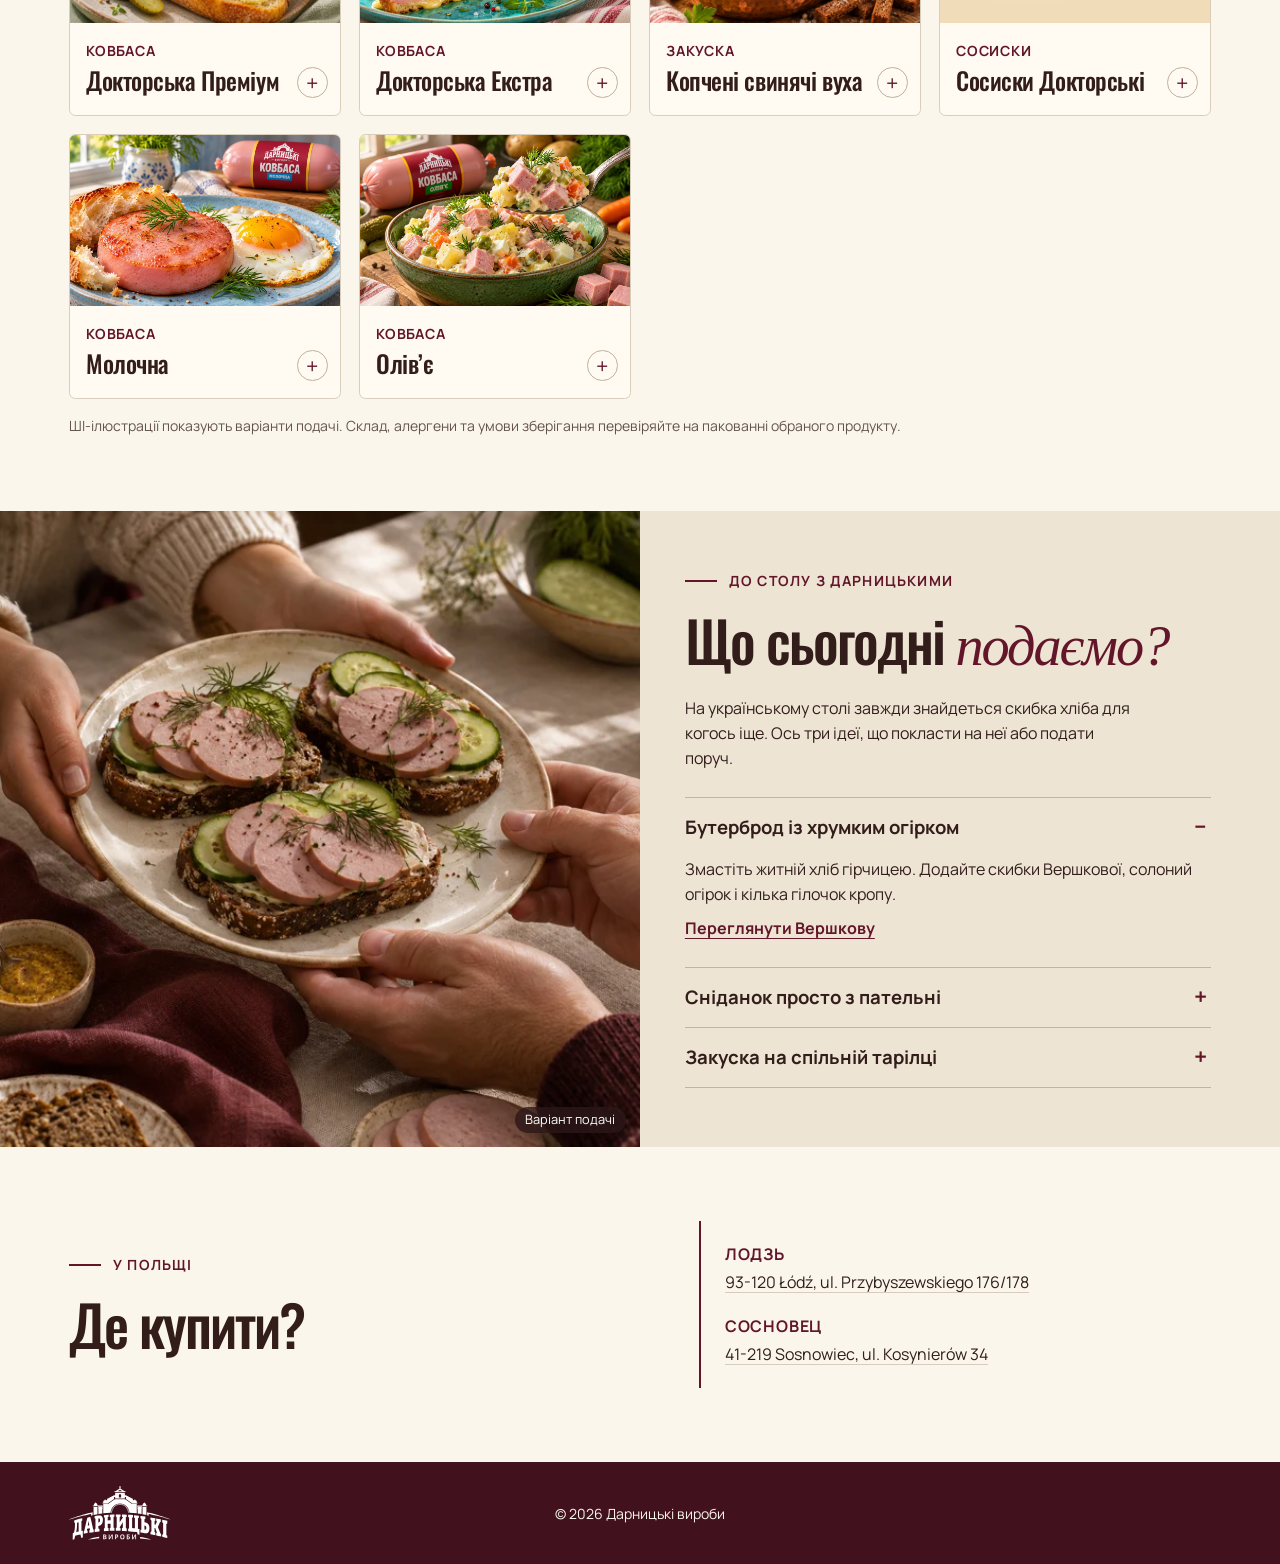
==== commit 162188b9: "Add a down arrow to the hero catalog link" ====
--- a/index.html
+++ b/index.html
@@ -14,7 +14,7 @@
   <link rel="icon" href="assets/logo/logo.svg?v=burgundy-gold" type="image/svg+xml">
   <link rel="preload" as="image" href="assets/logo/logo.svg?v=burgundy-gold">
   <link rel="preload" as="image" href="assets/lifestyle/velvet.webp">
-  <link rel="stylesheet" href="css/style.css?v=20261123-ribbon-spacing">
+  <link rel="stylesheet" href="css/style.css?v=20261123-hero-arrow">
   <script>
     (() => {
       const root = document.documentElement;
@@ -70,7 +70,10 @@
           <p class="eyebrow hero-eyebrow"><span class="rule"></span><span data-pl="Ukraińskie smaki">Українські смаки</span></p>
           <h1 id="hero-title"><span data-pl="Smak,">Смак,</span> <em data-pl="który&nbsp;łączy.">що&nbsp;об’єднує.</em></h1>
           <p class="hero-desc" data-pl="Kilka plasterków na kanapkę, parówki na śniadanie albo przekąska dla gości. Co dziś podasz na stół?">Кілька скибок на бутерброд, сосиски до сніданку чи закуска для гостей. Що сьогодні на вашому столі?</p>
-          <a class="primary" href="#produkty" data-pl="Zobacz produkty">Переглянути продукти</a>
+          <a class="primary" href="#produkty">
+            <span data-pl="Zobacz produkty">Переглянути продукти</span>
+            <svg width="18" height="18" viewBox="0 0 24 24" fill="none" stroke="currentColor" stroke-width="2" stroke-linecap="round" stroke-linejoin="round" aria-hidden="true" focusable="false"><path d="M12 4v15m-7-7 7 7 7-7"/></svg>
+          </a>
         </div>
       </div>
       <span class="photo-caption" data-pl="Propozycja podania">Варіант подачі</span>
--- a/css/style.css
+++ b/css/style.css
@@ -150,7 +150,7 @@
 h1 em, .serving h2 em { font-family: var(--serif); font-weight: 400; font-style: italic; }
 h1 em { margin-top: .06em; color: var(--gold); font-size: .96em; }
 .hero-desc { max-width: 27rem; margin: 1.6rem 0; font-size: clamp(1rem, 1.25vw, 1.18rem); }
-.primary { display: inline-flex; min-height: 3.15rem; align-items: center; justify-content: center; padding: .75rem 1.55rem; background: var(--paper); color: var(--wine); text-decoration: none; border-radius: .25rem; font-weight: 700; }
+.primary { display: inline-flex; gap: .6rem; min-height: 3.15rem; align-items: center; justify-content: center; padding: .75rem 1.55rem; background: var(--paper); color: var(--wine); text-decoration: none; border-radius: .25rem; font-weight: 700; }
 .primary:hover { background: var(--gold); }
 .photo-caption, .table-photo figcaption { position: absolute; bottom: .85rem; right: var(--gutter); color: white; background: #2d1719c9; border-radius: 1rem; padding: .18rem .65rem; font-size: .8rem; }
 .hero .photo-caption { bottom: calc(var(--ribbon-overlap) + .85rem); }
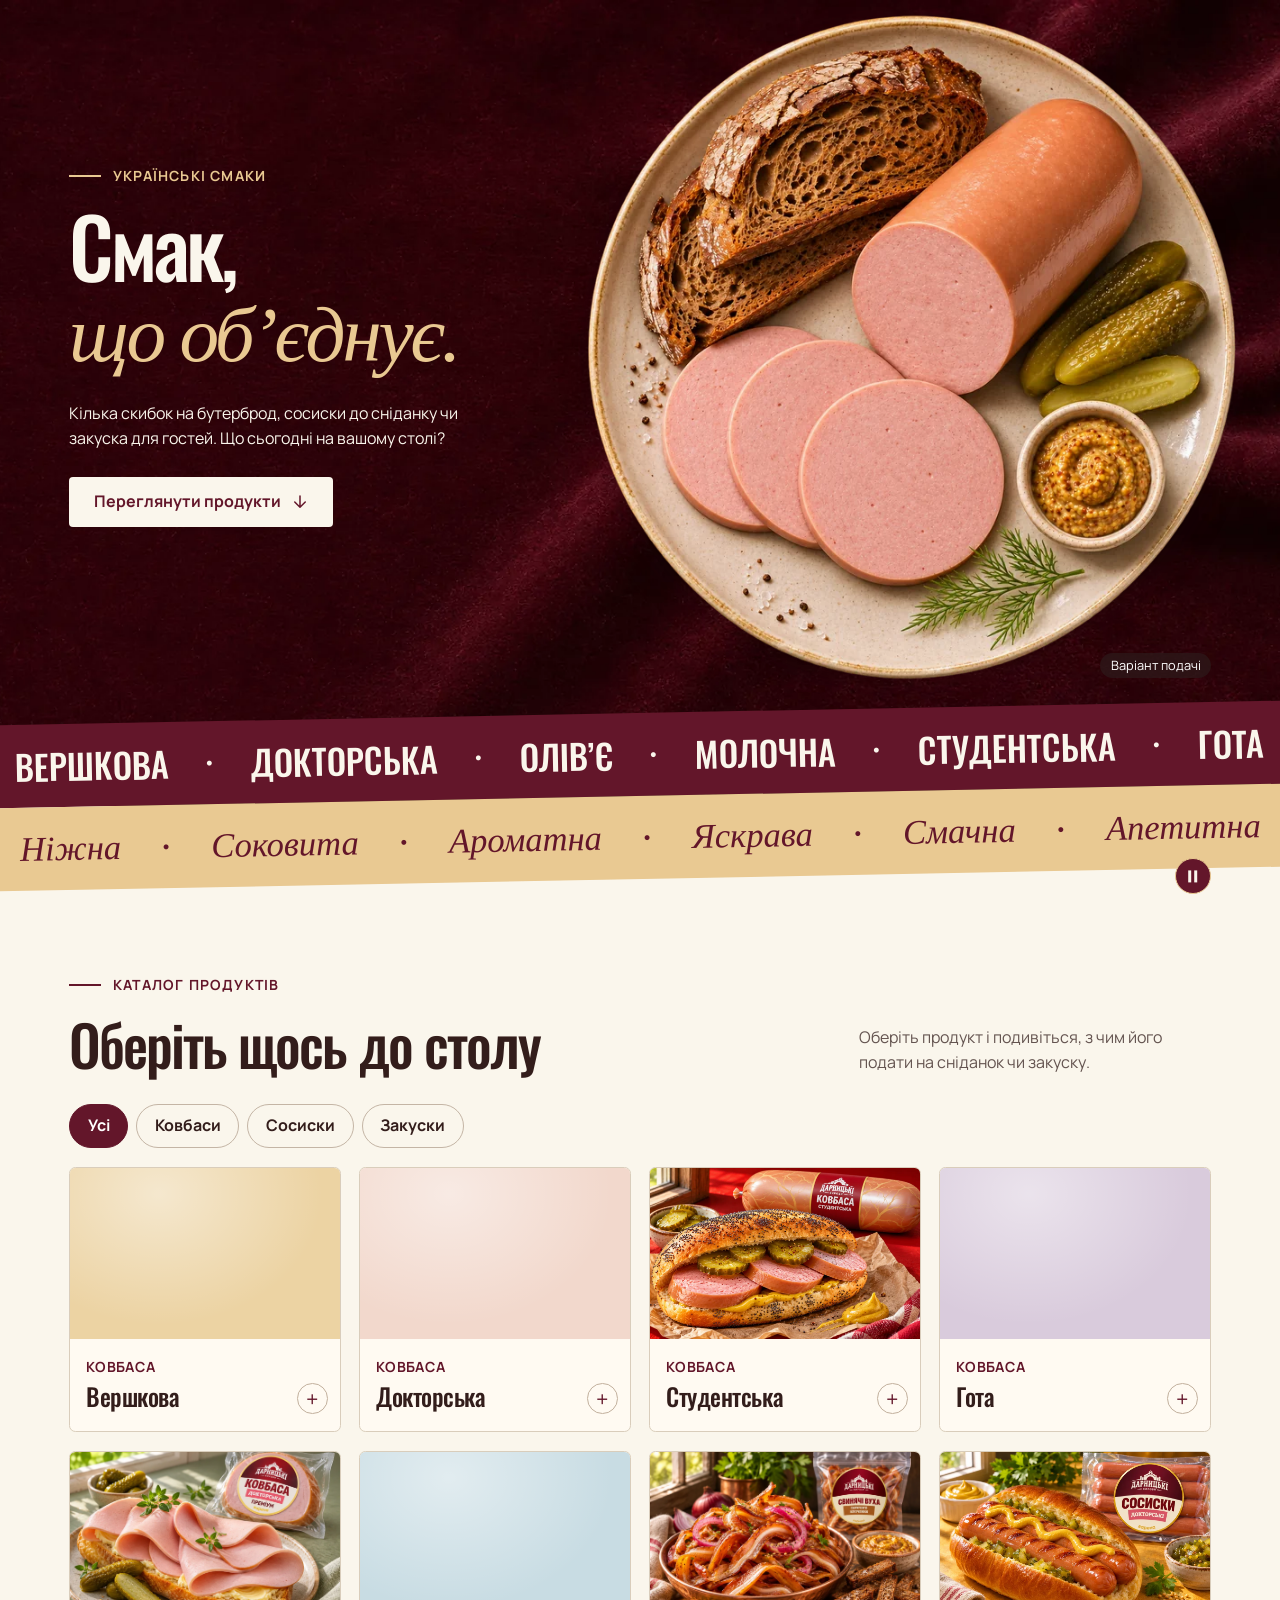
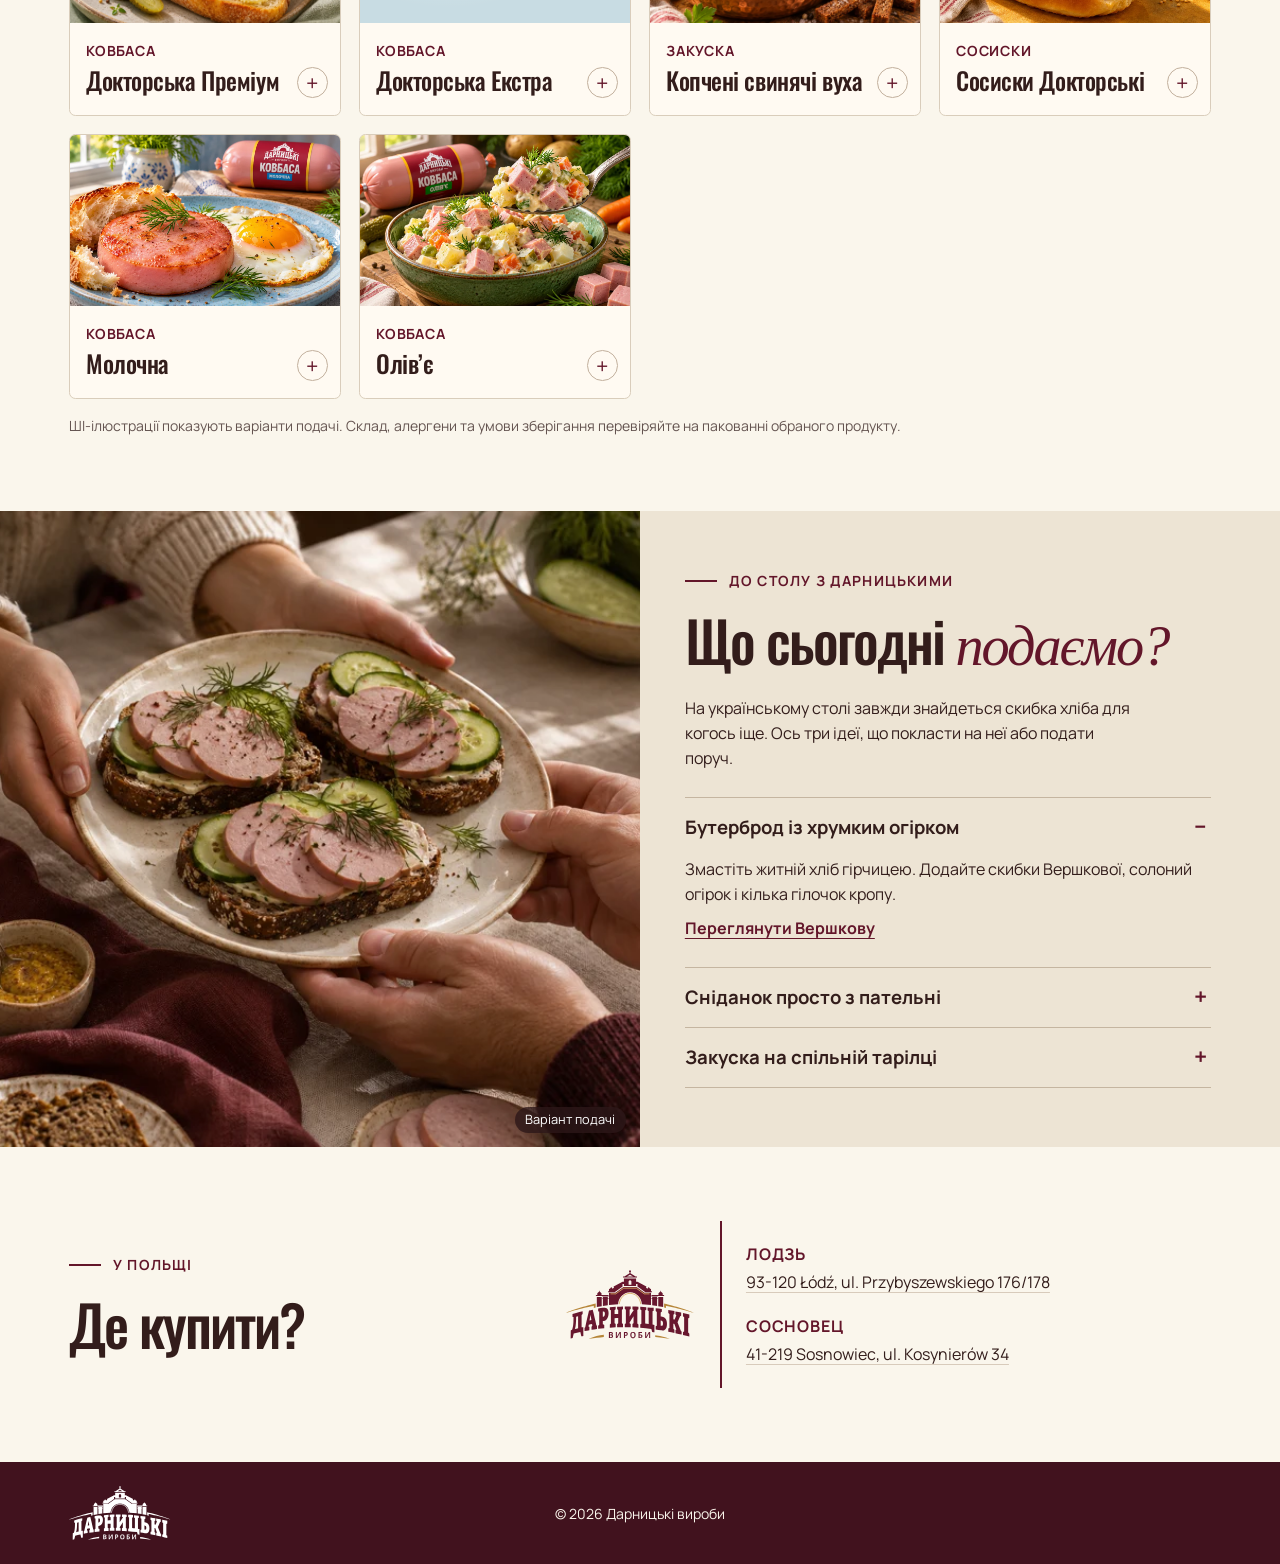
==== commit 499fa4ca: "Reveal the store section logo from the address divider" ====
--- a/index.html
+++ b/index.html
@@ -14,7 +14,7 @@
   <link rel="icon" href="assets/logo/logo.svg?v=burgundy-gold" type="image/svg+xml">
   <link rel="preload" as="image" href="assets/logo/logo.svg?v=burgundy-gold">
   <link rel="preload" as="image" href="assets/lifestyle/velvet.webp">
-  <link rel="stylesheet" href="css/style.css?v=20261123-hero-arrow">
+  <link rel="stylesheet" href="css/style.css?v=20261123-locator-logo">
   <script>
     (() => {
       const root = document.documentElement;
@@ -153,6 +153,7 @@
     </section>
     <section id="gdzie-kupic" class="availability wrap" aria-labelledby="locator-title">
       <div><p class="eyebrow"><span class="rule"></span><span data-pl="W Polsce">У Польщі</span></p><h2 id="locator-title" data-pl="Gdzie kupić?">Де купити?</h2></div>
+      <div class="locator-mark" aria-hidden="true"><img src="assets/logo/logo.svg?v=burgundy-gold" width="274" height="146" alt=""></div>
       <div class="locator-panel">
         <ul id="store-addresses" class="store-addresses">
           <li><strong data-pl="ŁÓDŹ">ЛОДЗЬ</strong><a lang="pl" href="https://www.google.com/maps/search/?api=1&amp;query=93-120%20%C5%81%C3%B3d%C5%BA%2C%20ul.%20Przybyszewskiego%20176%2F178%2C%20Polska">93-120 Łódź, ul. Przybyszewskiego 176/178</a></li>
--- a/css/style.css
+++ b/css/style.css
@@ -336,7 +336,9 @@
 .ideas details div { padding: 0 1rem 1rem 0; }
 .ideas button { text-decoration: underline; text-underline-offset: .25em; }
 .ideas button { min-height: 2.75rem; background: none; color: var(--wine); padding: .55rem 0; border: 0; font-weight: 700; text-align: left; }
-.availability { align-items: center; }
+.availability { display: grid; grid-template-columns: minmax(0, 1fr) auto minmax(0, min(43%, 32rem)); gap: 0; align-items: center; }
+.locator-mark { --mark-gap: clamp(.9rem, 2vw, 2rem); overflow: hidden; padding-inline-end: var(--mark-gap); }
+.locator-mark img { display: block; width: clamp(5rem, 10vw, 10rem); height: auto; }
 .locator-panel { width: min(100%, 32rem); padding: 1.3rem 0 1.3rem 1.5rem; border-left: 2px solid var(--wine); }
 .store-addresses { list-style: none; margin: 0; padding: 0; }
 .store-addresses li + li { margin-top: 1.25rem; }
@@ -344,11 +346,16 @@
 .store-addresses a { text-underline-offset: .22em; text-decoration-color: var(--line); }
 .store-addresses a:hover { text-decoration-color: var(--wine); }
 @media (prefers-reduced-motion: no-preference) {
-  .availability.is-pending :is(.eyebrow, h2, .store-addresses li, #store-locator) { opacity: 0; }
+  .availability.is-pending :is(.eyebrow, h2, .locator-mark img, .store-addresses li, #store-locator) { opacity: 0; }
   .availability.is-revealed .eyebrow { animation: slogan-rise .7s ease-out backwards; }
   .availability.is-revealed h2 { animation: slogan-rise .7s ease-out .1s backwards, slogan-unveil 1.16s ease-out .1s backwards; }
-  .availability.is-revealed :where(.store-addresses li, #store-locator) { animation: store-rise .8s cubic-bezier(.2,.7,.3,1) .16s backwards; }
+  .availability.is-revealed :where(.locator-mark img, .store-addresses li, #store-locator) { animation: var(--store-motion, store-rise) .8s cubic-bezier(.2,.7,.3,1) .16s backwards; }
+  .locator-mark img { --store-motion: store-logo-slide; }
   .availability.is-revealed .store-addresses li + li { animation-delay: .34s; }
+}
+@keyframes store-logo-slide {
+  from { transform: translateX(calc(100% + var(--mark-gap))); }
+  to { transform: translateX(0); }
 }
 @keyframes store-rise {
   from { opacity: 0; transform: translateY(1.5rem); }
@@ -406,7 +413,11 @@
   .menu-close { display: block; width: 2.75rem; margin-left: auto; font-size: 1.4rem; }
   .mobile-menu__nav { display: grid; }
   .mobile-menu__nav a { font: 500 1.6rem/1.3 var(--display); text-decoration: none; border-bottom: 1px solid var(--line); padding-block: .85rem; }
-  .section-intro, .availability { align-items: flex-start; flex-direction: column; gap: 1rem; }
+  .section-intro { align-items: flex-start; flex-direction: column; gap: 1rem; }
+  .availability { grid-template-columns: auto minmax(0, 1fr); row-gap: 1rem; }
+  .availability > :first-child { grid-column: 1 / -1; }
+  .locator-mark img { width: clamp(3.5rem, 13vw, 5rem); }
+  .locator-panel { width: 100%; padding-inline-start: 1rem; overflow-wrap: anywhere; }
   .intro-note { max-width: 43ch; }
   .product-grid { grid-template-columns: repeat(2,minmax(0,1fr)); }
   .serving-layout { grid-template-columns: 1fr; }
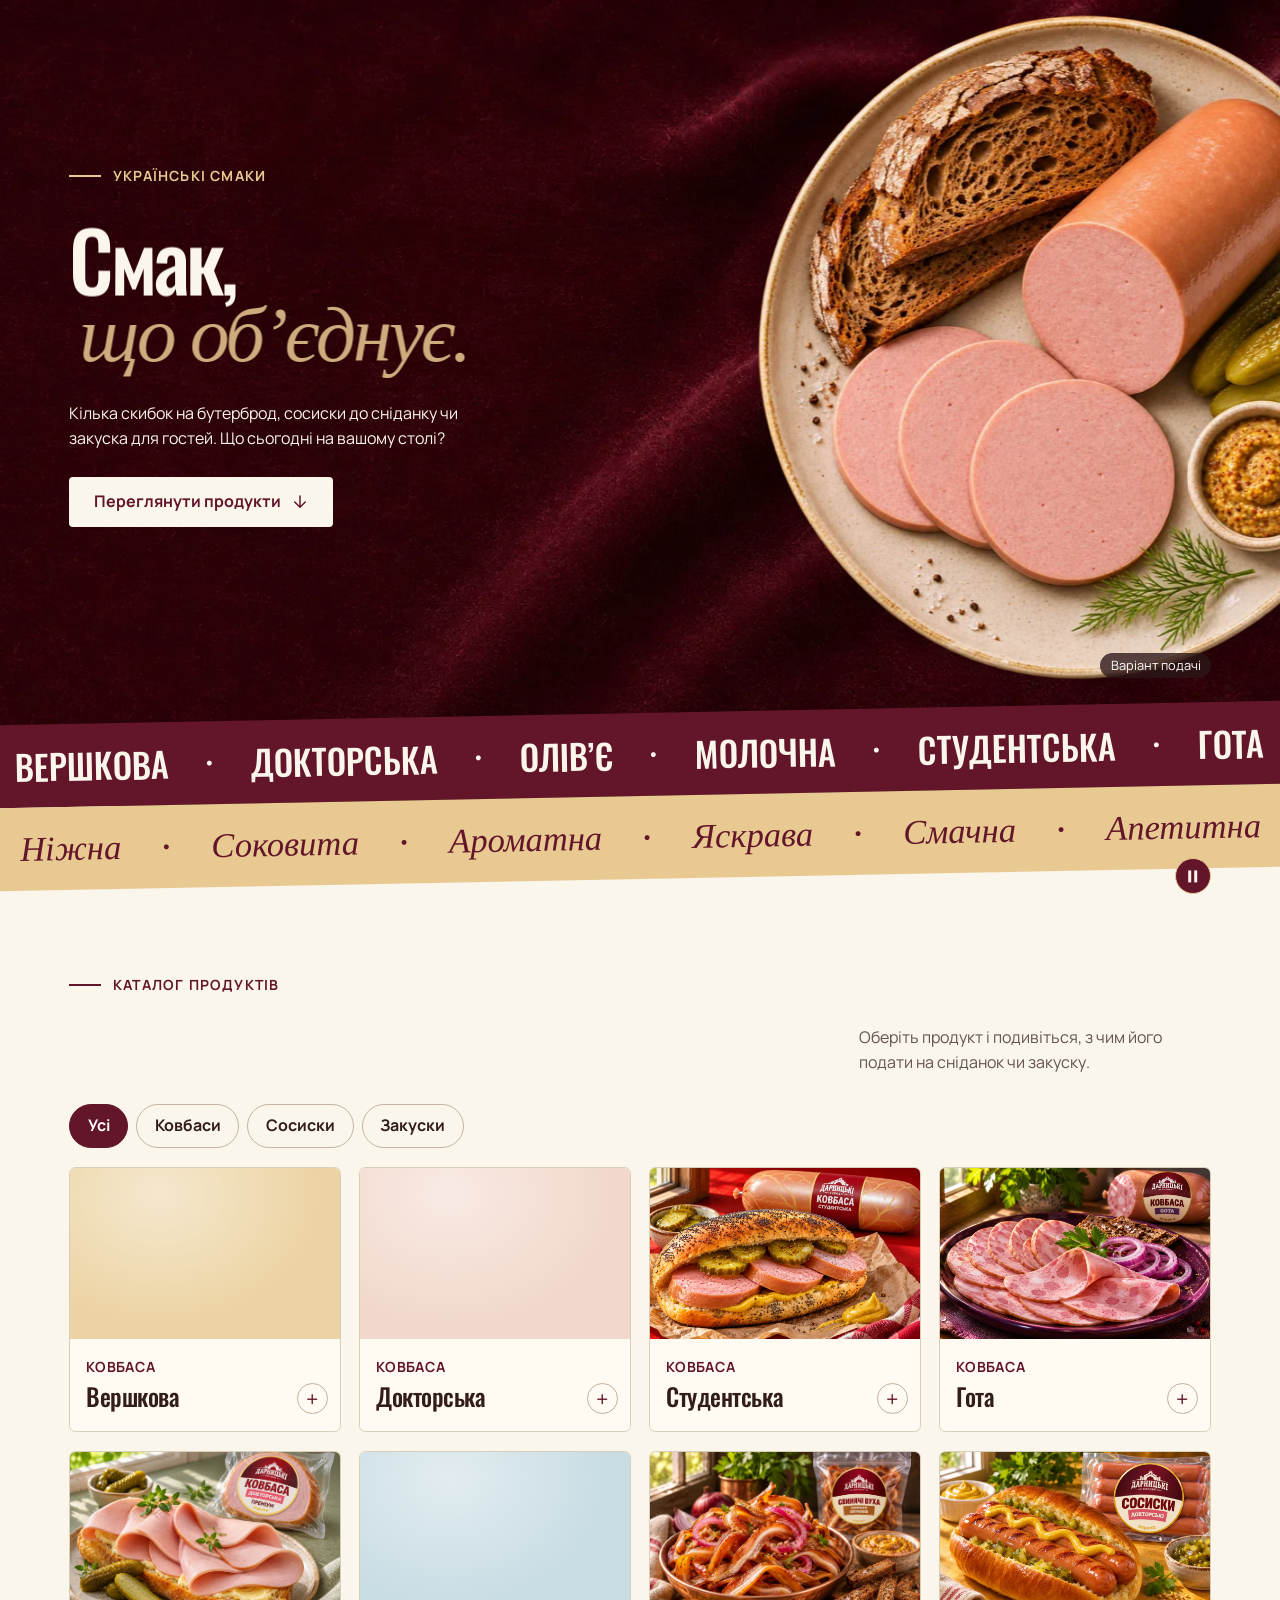
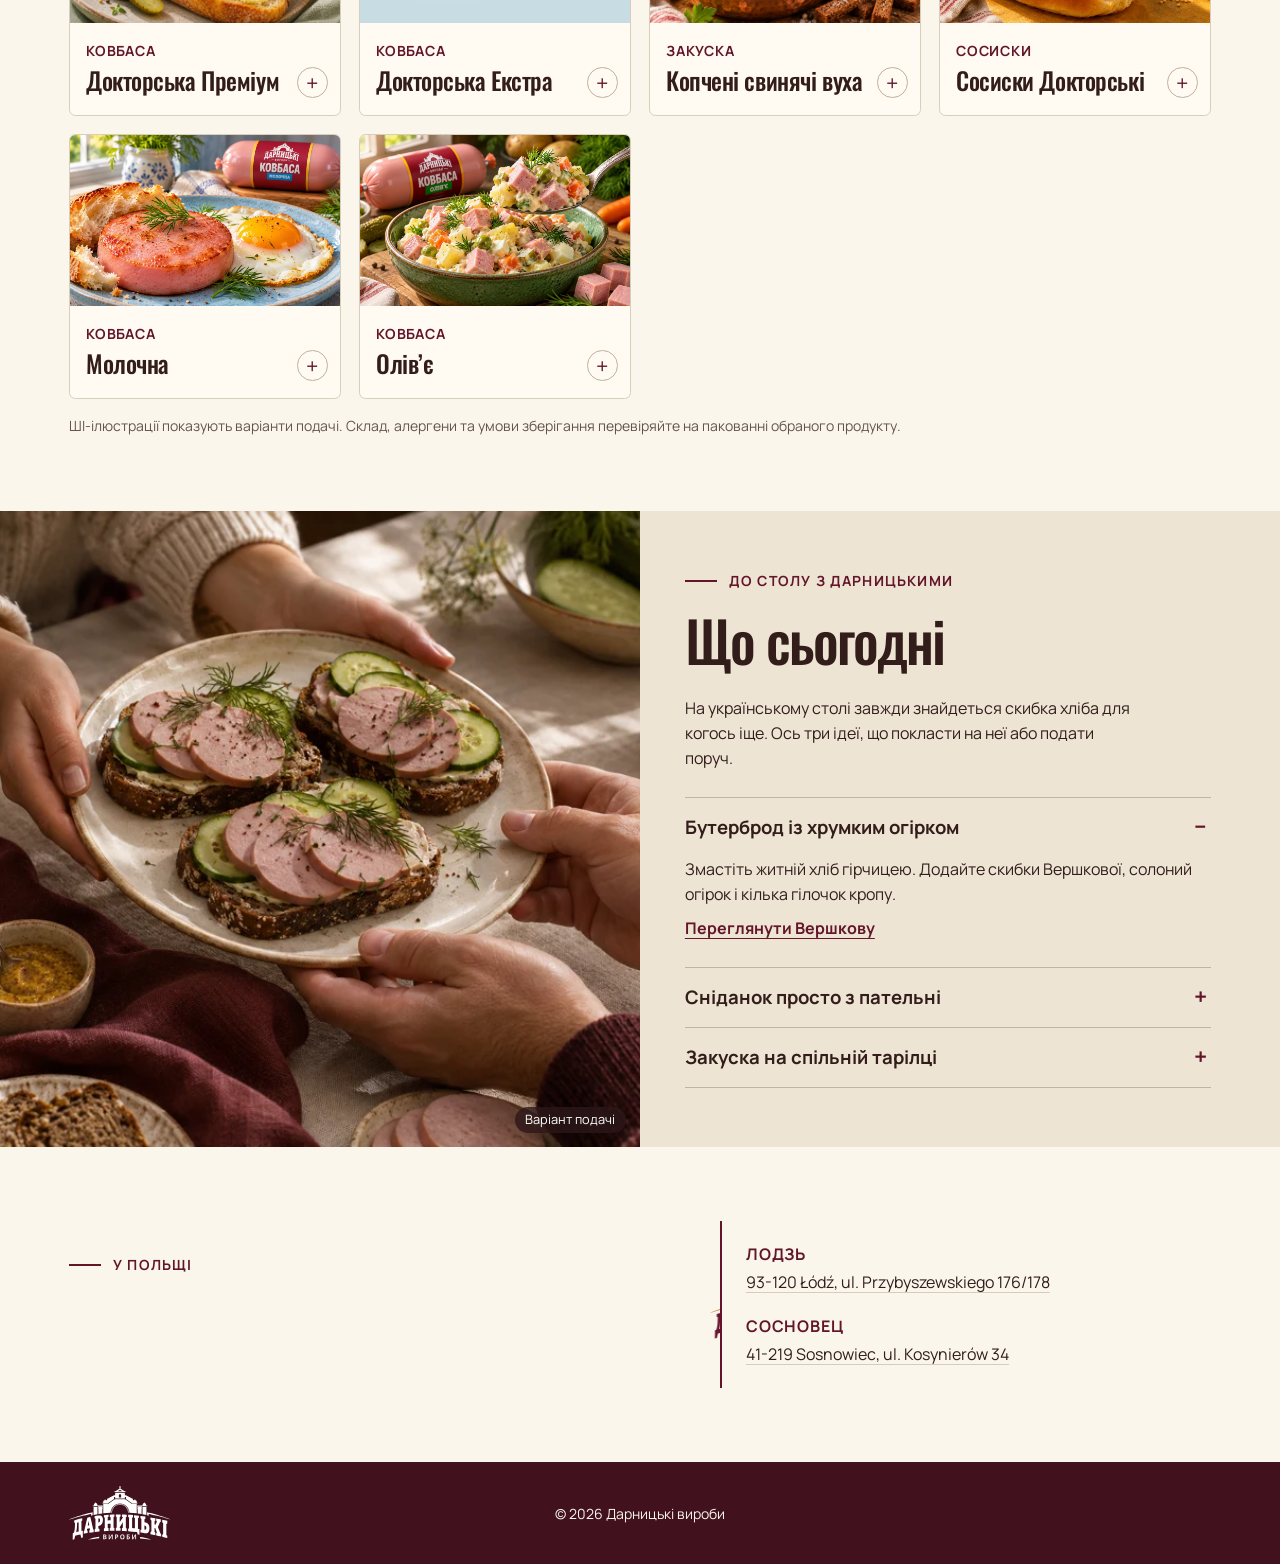
==== commit d7d3b141: "Drive page motion with reversible scroll progress after the loader" ====
--- a/index.html
+++ b/index.html
@@ -14,15 +14,33 @@
   <link rel="icon" href="assets/logo/logo.svg?v=burgundy-gold" type="image/svg+xml">
   <link rel="preload" as="image" href="assets/logo/logo.svg?v=burgundy-gold">
   <link rel="preload" as="image" href="assets/lifestyle/velvet.webp">
-  <link rel="stylesheet" href="css/style.css?v=20261123-locator-logo">
+  <link rel="stylesheet" href="css/style.css?v=20261123-scroll-motion">
   <script>
     (() => {
       const root = document.documentElement;
       root.classList.add("scroll-header");
       const motion = matchMedia("(prefers-reduced-motion: reduce)");
       if (motion.matches) return;
-      const finish = () => root.classList.replace("intro-active", "intro-reveal");
-      root.classList.add("intro-active");
+      const ready = () => {
+        root.classList.remove("intro-pending");
+        document.dispatchEvent(new Event("darnytskie:ready"));
+      };
+      const finish = () => {
+        if (!root.classList.contains("intro-active")) return;
+        root.classList.remove("intro-active");
+        const overlay = document.querySelector(".page-intro");
+        const complete = () => {
+          if (!root.classList.contains("intro-pending")) return;
+          overlay?.removeEventListener("transitionend", onEnd);
+          ready();
+        };
+        const onEnd = event => {
+          if (event.target === overlay && event.propertyName === "opacity") complete();
+        };
+        overlay?.addEventListener("transitionend", onEnd);
+        setTimeout(complete, 500);
+      };
+      root.classList.add("intro-active", "intro-pending");
       const deadline = setTimeout(finish, 2300);
       const shine = new Promise(resolve => setTimeout(resolve, 1150));
       document.addEventListener("DOMContentLoaded", () => {
@@ -37,9 +55,10 @@
     })();
   </script>
   <script defer src="js/i18n.js?v=20261123-detail-title"></script>
-  <script defer src="js/products.js?v=20261123-catalog-motion"></script>
-  <script defer src="js/stores.js?v=20261123-store-addresses"></script>
-  <script defer src="js/main.js?v=20261123-serving-scenes"></script>
+  <script defer src="js/products.js?v=20261123-scroll-motion"></script>
+  <script defer src="js/stores.js?v=20261123-scroll-motion"></script>
+  <script defer src="js/scroll-motion.js?v=20261123-scroll-motion"></script>
+  <script defer src="js/main.js?v=20261123-scroll-motion"></script>
 </head>
 <body>
   <div class="page-intro" aria-hidden="true">
--- a/css/style.css
+++ b/css/style.css
@@ -48,6 +48,14 @@
   transition: opacity .45s ease, visibility 0s linear .45s;
 }
 .intro-active .page-intro { opacity: 1; visibility: visible; pointer-events: auto; transition: none; }
+.scroll-header:not(.intro-pending) .page-intro { display: none; }
+.intro-pending .page-intro { pointer-events: auto; }
+@media (prefers-reduced-motion: no-preference) {
+  .intro-pending .hero-image { transform: translateX(50%); }
+  .intro-pending #hero-title > span { transform: translateY(.35em); }
+  .intro-pending #hero-title > em { transform: translateX(.14em); opacity: .85; }
+}
+.intro-pending :is(main, header, footer) * { transition-duration: 0s !important; }
 .intro-mark { position: relative; width: clamp(9rem, 16vw, 14rem); }
 .intro-mark img { width: 100%; height: auto; filter: brightness(0) invert(.94); }
 .intro-mark::after {
@@ -83,7 +91,7 @@
   transform: translateY(0);
   pointer-events: auto;
 }
-.scroll-header.intro-active .site-header {
+.scroll-header.intro-pending .site-header, .intro-pending .back-to-top {
   opacity: 0;
   transform: translateY(-100%);
   visibility: hidden;
@@ -115,25 +123,6 @@
   object-fit: contain;
   object-position: center;
   filter: drop-shadow(0 .65rem .85rem rgb(24 2 8 / 30%));
-}
-@media (prefers-reduced-motion: no-preference) {
-  .hero-image { transition: transform 2.3s cubic-bezier(.22, .68, .18, 1) .6s; }
-  .intro-active .hero-image { transform: translateX(50%); transition: none; }
-  .intro-active #hero-title > * { opacity: 0; }
-  .intro-reveal #hero-title > span { animation: slogan-rise .7s cubic-bezier(.2,.7,.3,1) backwards; }
-  .intro-reveal #hero-title > em { animation: slogan-unveil 1.16s ease-out .24s backwards; }
-}
-@keyframes slogan-rise {
-  from { opacity: 0; transform: translateY(12px); }
-  to { opacity: 1; transform: translateY(0); }
-}
-@keyframes slogan-unveil {
-  from, to {
-    -webkit-mask: linear-gradient(110deg, #000 42%, transparent 58%) 0% 50% / 300% 100% no-repeat;
-    mask: linear-gradient(110deg, #000 42%, transparent 58%) 0% 50% / 300% 100% no-repeat;
-  }
-  from { -webkit-mask-position: 100% 50%; mask-position: 100% 50%; }
-  to { -webkit-mask-position: 0% 50%; mask-position: 0% 50%; }
 }
 .hero-inner { display: flex; align-items: center; min-height: calc(100vh - var(--ribbon-space)); min-height: calc(100svh - var(--ribbon-space)); padding-block: clamp(2rem, 4.7vh, 6rem); }
 @supports (height: 100svh) {
@@ -209,12 +198,6 @@
   transform: translate(-50%, -50%);
   font: 400 .53em/1 sans-serif;
 }
-@media (prefers-reduced-motion: no-preference) {
-  .ribbon-track { animation: ribbon-slide 40s linear infinite; }
-  .ribbon + .ribbon .ribbon-track { animation-direction: reverse; }
-  .ribbon-pause:checked ~ .ribbon-bands .ribbon-track { animation-play-state: paused; }
-}
-@keyframes ribbon-slide { to { transform: translateX(-50%); } }
 .ribbon-pause {
   pointer-events: auto;
   position: absolute;
@@ -288,11 +271,6 @@
   }
 }
 .product-card__surface { display: contents; }
-@media (prefers-reduced-motion: no-preference) {
-  .catalog-intro-ready :is(.eyebrow, h2) { opacity: 0; }
-  .catalog-intro-reveal .eyebrow { animation: slogan-rise .7s cubic-bezier(.2,.7,.3,1) backwards; }
-  .catalog-intro-reveal h2 { animation: slogan-rise .7s cubic-bezier(.2,.7,.3,1) .12s backwards, slogan-unveil 1.16s ease-out .12s backwards; }
-}
 .product-card__bottom { position: relative; padding: .95rem 2.85rem 1.25rem 1rem; }
 .product-card__category, .detail-label { color: var(--wine); text-transform: uppercase; letter-spacing: .055em; font-size: .875rem; font-weight: 700; }
 .product-card__name { font: 500 clamp(1.42rem, 1.9vw, 2.1rem)/1.15 var(--display); letter-spacing: -.018em; margin-top: .28rem; }
@@ -321,11 +299,6 @@
 }
 .serving h2 em { color: var(--wine); }
 #serving-title > * { display: inline-block; }
-@media (prefers-reduced-motion: no-preference) {
-  #serving-title.is-pending > * { opacity: 0; }
-  #serving-title.is-revealed > span { animation: slogan-rise .7s cubic-bezier(.2,.7,.3,1) backwards; }
-  #serving-title.is-revealed > em { animation: slogan-unveil 1.16s ease-out .24s backwards; }
-}
 .serving-copy > p:not(.eyebrow) { max-width: 45ch; margin: 1.15rem 0 1.65rem; }
 .ideas { border-top: 1px solid #c5b5a0; }
 .ideas details { border-bottom: 1px solid #c5b5a0; }
@@ -345,22 +318,6 @@
 .store-addresses strong { display: block; margin-bottom: .2rem; color: var(--wine); letter-spacing: .05em; }
 .store-addresses a { text-underline-offset: .22em; text-decoration-color: var(--line); }
 .store-addresses a:hover { text-decoration-color: var(--wine); }
-@media (prefers-reduced-motion: no-preference) {
-  .availability.is-pending :is(.eyebrow, h2, .locator-mark img, .store-addresses li, #store-locator) { opacity: 0; }
-  .availability.is-revealed .eyebrow { animation: slogan-rise .7s ease-out backwards; }
-  .availability.is-revealed h2 { animation: slogan-rise .7s ease-out .1s backwards, slogan-unveil 1.16s ease-out .1s backwards; }
-  .availability.is-revealed :where(.locator-mark img, .store-addresses li, #store-locator) { animation: var(--store-motion, store-rise) .8s cubic-bezier(.2,.7,.3,1) .16s backwards; }
-  .locator-mark img { --store-motion: store-logo-slide; }
-  .availability.is-revealed .store-addresses li + li { animation-delay: .34s; }
-}
-@keyframes store-logo-slide {
-  from { transform: translateX(calc(100% + var(--mark-gap))); }
-  to { transform: translateX(0); }
-}
-@keyframes store-rise {
-  from { opacity: 0; transform: translateY(1.5rem); }
-  to { opacity: 1; transform: translateY(0); }
-}
 #store-search { width: 100%; margin-block: .5rem; padding: .65rem; border: 1px solid var(--line); }
 #store-results p { margin-top: .75rem; }
 footer { color: var(--paper); background: #41121e; }
@@ -394,6 +351,18 @@
   transform: none;
   transition-delay: 0s;
 }
+@media (prefers-reduced-motion: no-preference) {
+  .scroll-motion .site-header:not(:has(:focus-visible)) {
+    opacity: var(--header-progress, 0);
+    transform: translateY(calc((var(--header-progress, 0) - 1) * 100%));
+    transition: none;
+  }
+  .scroll-motion .back-to-top {
+    opacity: var(--top-progress, 0);
+    transform: translateY(calc((1 - var(--top-progress, 0)) * .5rem));
+    transition: none;
+  }
+}
 @media (hover: hover) {
   .back-to-top:hover { background: #481322; color: var(--gold); }
 }
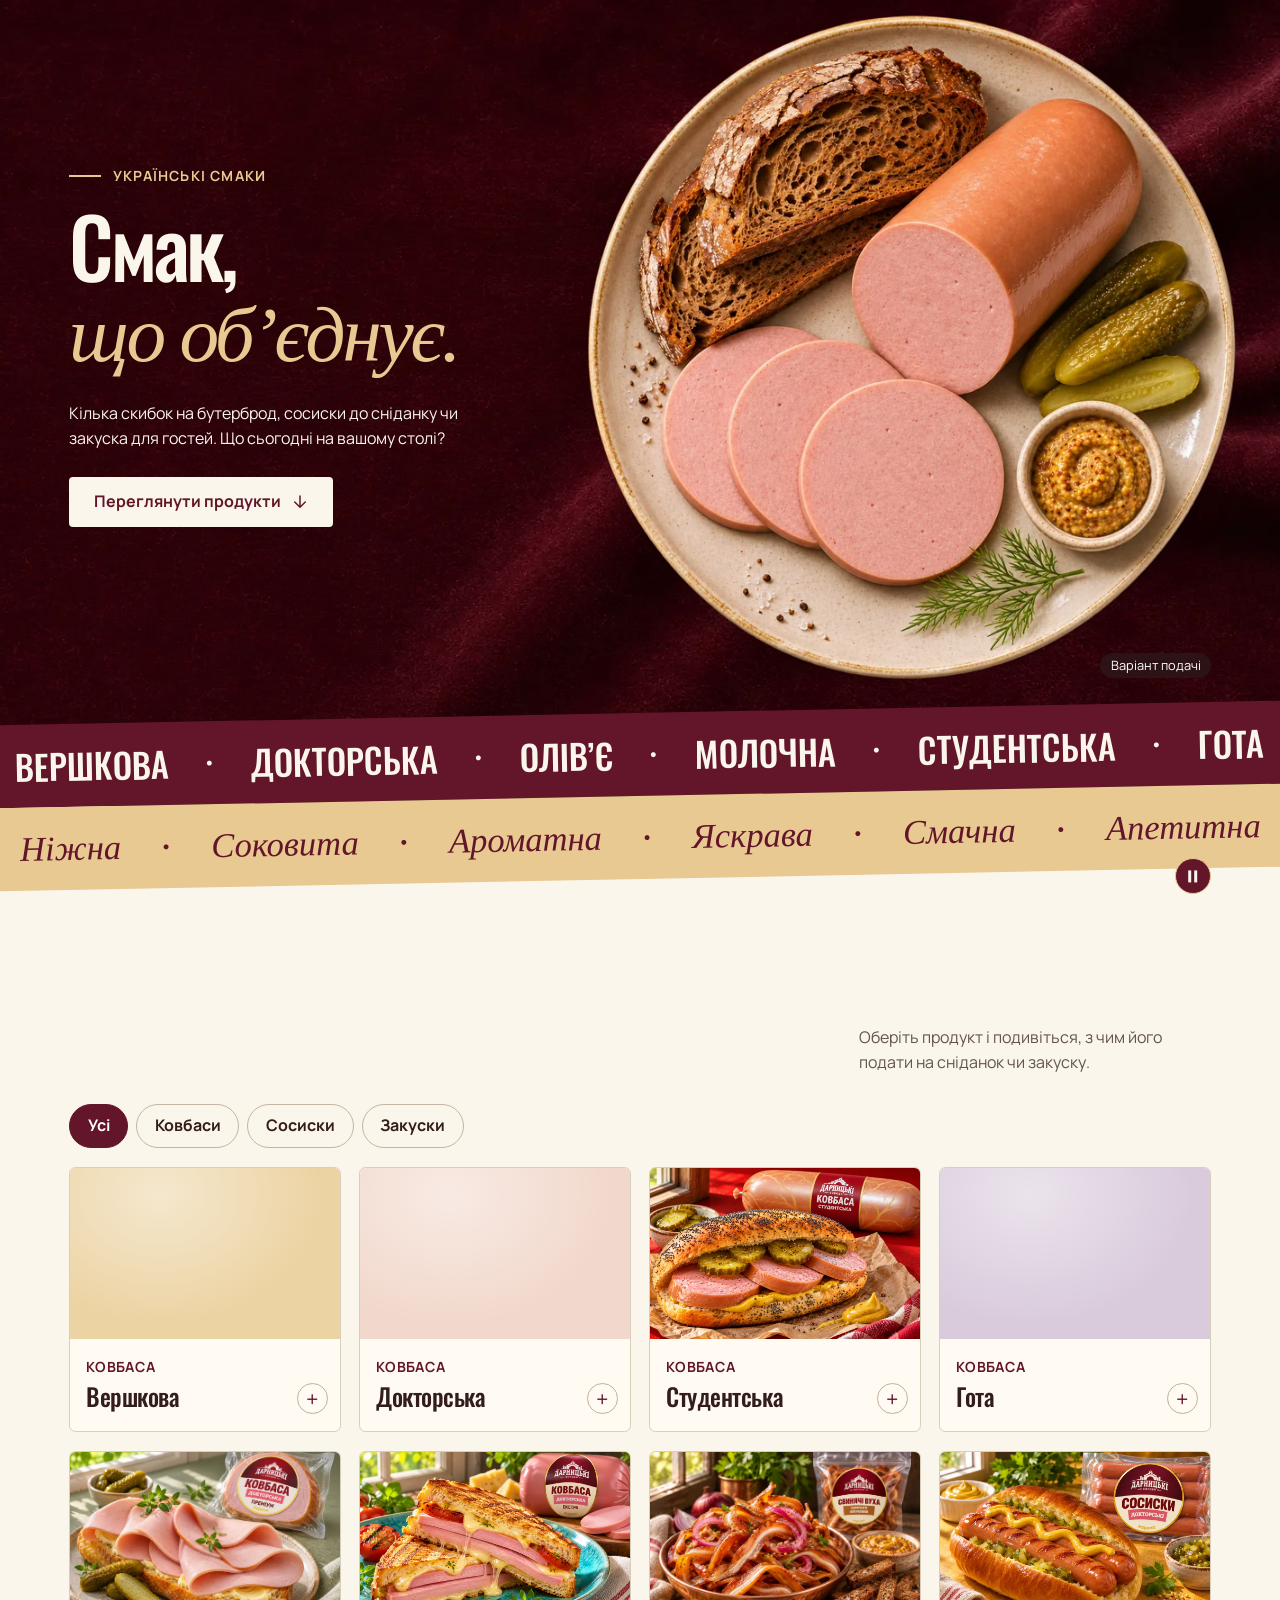
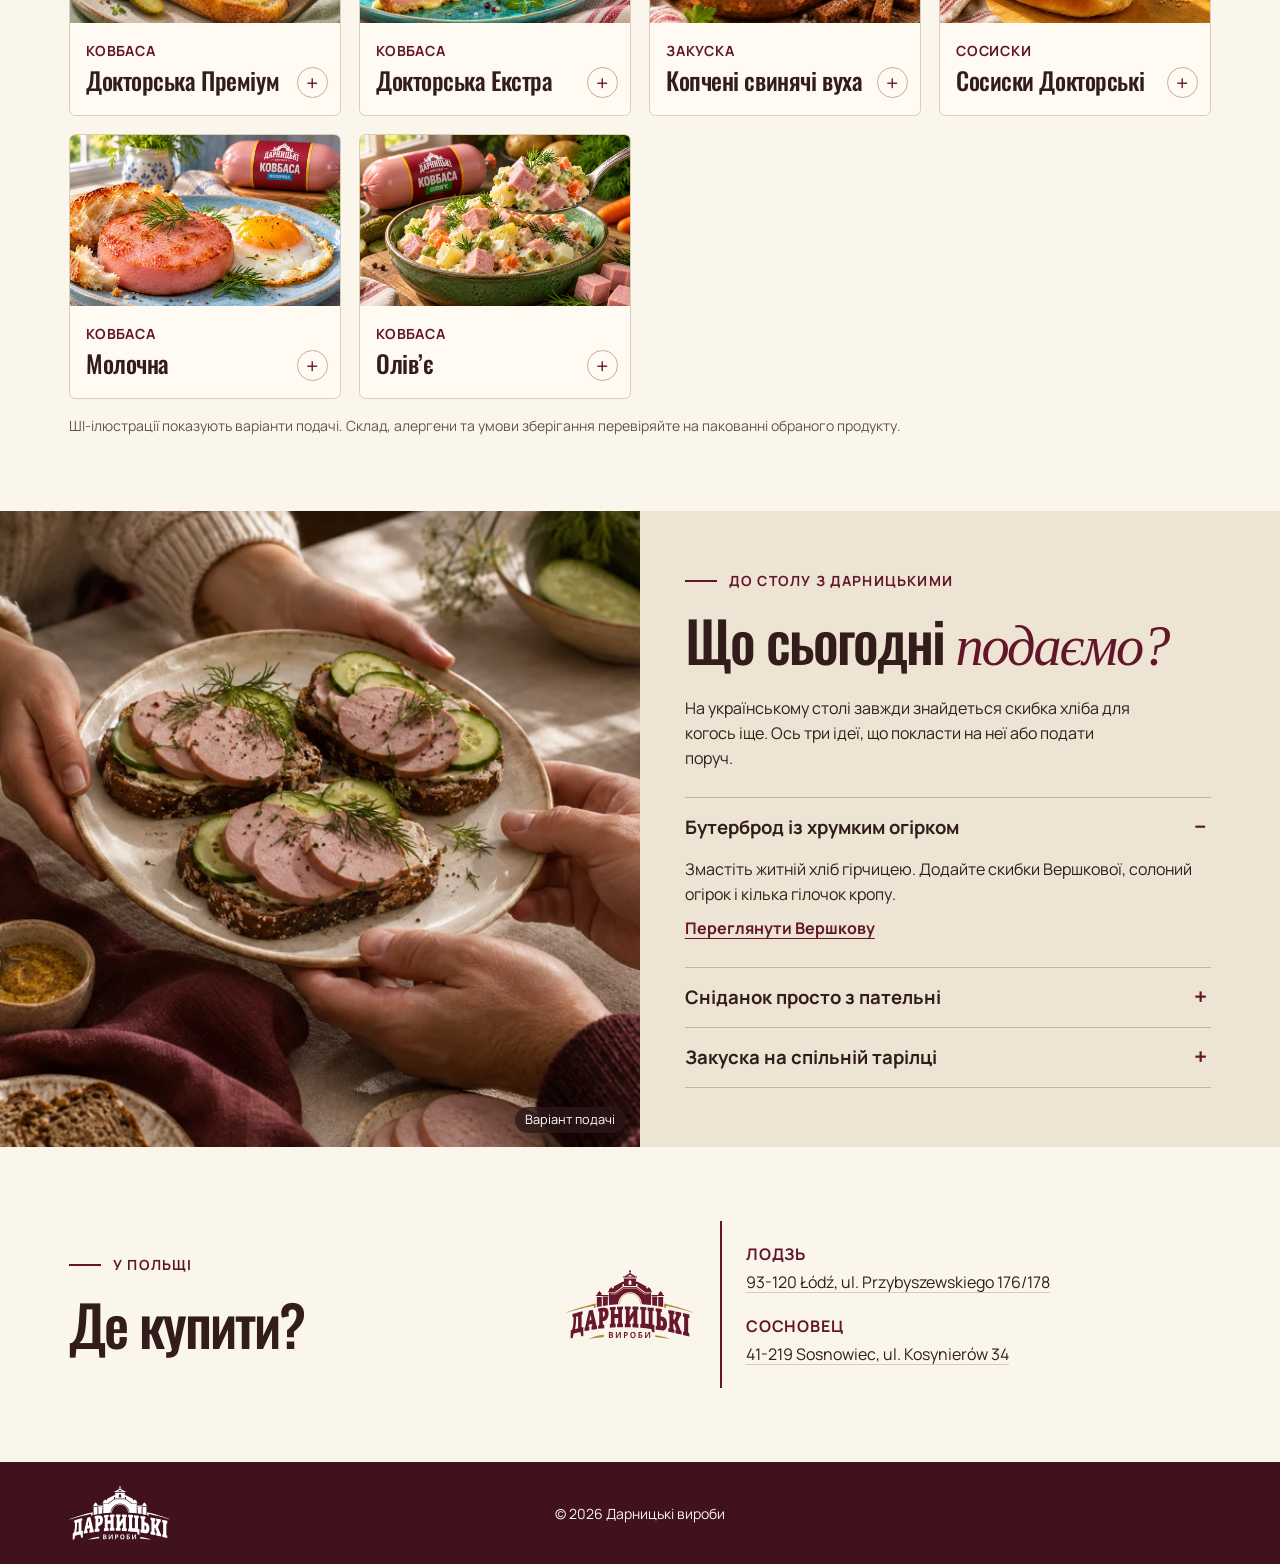
==== commit 6bd0479f: "Restore timed animations and reveal headings on viewport entry" ====
--- a/index.html
+++ b/index.html
@@ -14,7 +14,7 @@
   <link rel="icon" href="assets/logo/logo.svg?v=burgundy-gold" type="image/svg+xml">
   <link rel="preload" as="image" href="assets/logo/logo.svg?v=burgundy-gold">
   <link rel="preload" as="image" href="assets/lifestyle/velvet.webp">
-  <link rel="stylesheet" href="css/style.css?v=20261123-scroll-motion">
+  <link rel="stylesheet" href="css/style.css?v=20261123-viewport-reveal">
   <script>
     (() => {
       const root = document.documentElement;
@@ -55,10 +55,10 @@
     })();
   </script>
   <script defer src="js/i18n.js?v=20261123-detail-title"></script>
-  <script defer src="js/products.js?v=20261123-scroll-motion"></script>
-  <script defer src="js/stores.js?v=20261123-scroll-motion"></script>
-  <script defer src="js/scroll-motion.js?v=20261123-scroll-motion"></script>
-  <script defer src="js/main.js?v=20261123-scroll-motion"></script>
+  <script defer src="js/products.js?v=20261123-viewport-reveal"></script>
+  <script defer src="js/stores.js?v=20261123-viewport-reveal"></script>
+  <script defer src="js/scroll-motion.js?v=20261123-viewport-reveal"></script>
+  <script defer src="js/main.js?v=20261123-viewport-reveal"></script>
 </head>
 <body>
   <div class="page-intro" aria-hidden="true">
--- a/css/style.css
+++ b/css/style.css
@@ -50,12 +50,6 @@
 .intro-active .page-intro { opacity: 1; visibility: visible; pointer-events: auto; transition: none; }
 .scroll-header:not(.intro-pending) .page-intro { display: none; }
 .intro-pending .page-intro { pointer-events: auto; }
-@media (prefers-reduced-motion: no-preference) {
-  .intro-pending .hero-image { transform: translateX(50%); }
-  .intro-pending #hero-title > span { transform: translateY(.35em); }
-  .intro-pending #hero-title > em { transform: translateX(.14em); opacity: .85; }
-}
-.intro-pending :is(main, header, footer) * { transition-duration: 0s !important; }
 .intro-mark { position: relative; width: clamp(9rem, 16vw, 14rem); }
 .intro-mark img { width: 100%; height: auto; filter: brightness(0) invert(.94); }
 .intro-mark::after {
@@ -123,6 +117,25 @@
   object-fit: contain;
   object-position: center;
   filter: drop-shadow(0 .65rem .85rem rgb(24 2 8 / 30%));
+}
+@media (prefers-reduced-motion: no-preference) {
+  .hero-image { transition: transform 2.3s cubic-bezier(.22, .68, .18, 1) .6s; }
+  .hero-image.is-pending, .intro-pending .hero-image { transform: translateX(50%); transition: none; }
+  #hero-title.is-pending > *, .intro-pending #hero-title > * { opacity: 0; }
+  #hero-title.is-revealed > span { animation: slogan-rise .7s cubic-bezier(.2,.7,.3,1) backwards; }
+  #hero-title.is-revealed > em { animation: slogan-unveil 1.16s ease-out .24s backwards; }
+}
+@keyframes slogan-rise {
+  from { opacity: 0; transform: translateY(12px); }
+  to { opacity: 1; transform: translateY(0); }
+}
+@keyframes slogan-unveil {
+  from, to {
+    -webkit-mask: linear-gradient(110deg, #000 42%, transparent 58%) 0% 50% / 300% 100% no-repeat;
+    mask: linear-gradient(110deg, #000 42%, transparent 58%) 0% 50% / 300% 100% no-repeat;
+  }
+  from { -webkit-mask-position: 100% 50%; mask-position: 100% 50%; }
+  to { -webkit-mask-position: 0% 50%; mask-position: 0% 50%; }
 }
 .hero-inner { display: flex; align-items: center; min-height: calc(100vh - var(--ribbon-space)); min-height: calc(100svh - var(--ribbon-space)); padding-block: clamp(2rem, 4.7vh, 6rem); }
 @supports (height: 100svh) {
@@ -198,6 +211,12 @@
   transform: translate(-50%, -50%);
   font: 400 .53em/1 sans-serif;
 }
+@media (prefers-reduced-motion: no-preference) {
+  .ribbons.is-revealed .ribbon-track { animation: ribbon-slide 40s linear infinite; }
+  .ribbons.is-revealed .ribbon + .ribbon .ribbon-track { animation-direction: reverse; }
+  .ribbon-pause:checked ~ .ribbon-bands .ribbon-track { animation-play-state: paused; }
+}
+@keyframes ribbon-slide { to { transform: translateX(-50%); } }
 .ribbon-pause {
   pointer-events: auto;
   position: absolute;
@@ -271,6 +290,11 @@
   }
 }
 .product-card__surface { display: contents; }
+@media (prefers-reduced-motion: no-preference) {
+  .section-intro .is-pending { opacity: 0; }
+  .section-intro .eyebrow.is-revealed { animation: slogan-rise .7s cubic-bezier(.2,.7,.3,1) backwards; }
+  .section-intro h2.is-revealed { animation: slogan-rise .7s cubic-bezier(.2,.7,.3,1) .12s backwards, slogan-unveil 1.16s ease-out .12s backwards; }
+}
 .product-card__bottom { position: relative; padding: .95rem 2.85rem 1.25rem 1rem; }
 .product-card__category, .detail-label { color: var(--wine); text-transform: uppercase; letter-spacing: .055em; font-size: .875rem; font-weight: 700; }
 .product-card__name { font: 500 clamp(1.42rem, 1.9vw, 2.1rem)/1.15 var(--display); letter-spacing: -.018em; margin-top: .28rem; }
@@ -299,6 +323,11 @@
 }
 .serving h2 em { color: var(--wine); }
 #serving-title > * { display: inline-block; }
+@media (prefers-reduced-motion: no-preference) {
+  #serving-title.is-pending > * { opacity: 0; }
+  #serving-title.is-revealed > span { animation: slogan-rise .7s cubic-bezier(.2,.7,.3,1) backwards; }
+  #serving-title.is-revealed > em { animation: slogan-unveil 1.16s ease-out .24s backwards; }
+}
 .serving-copy > p:not(.eyebrow) { max-width: 45ch; margin: 1.15rem 0 1.65rem; }
 .ideas { border-top: 1px solid #c5b5a0; }
 .ideas details { border-bottom: 1px solid #c5b5a0; }
@@ -318,6 +347,22 @@
 .store-addresses strong { display: block; margin-bottom: .2rem; color: var(--wine); letter-spacing: .05em; }
 .store-addresses a { text-underline-offset: .22em; text-decoration-color: var(--line); }
 .store-addresses a:hover { text-decoration-color: var(--wine); }
+@media (prefers-reduced-motion: no-preference) {
+  .availability .is-pending { opacity: 0; }
+  .availability .eyebrow.is-revealed { animation: slogan-rise .7s ease-out backwards; }
+  .availability h2.is-revealed { animation: slogan-rise .7s ease-out .1s backwards, slogan-unveil 1.16s ease-out .1s backwards; }
+  .availability :where(.locator-mark img, .store-addresses li, #store-locator).is-revealed { animation: var(--store-motion, store-rise) .8s cubic-bezier(.2,.7,.3,1) .16s backwards; }
+  .locator-mark img { --store-motion: store-logo-slide; }
+  .availability .store-addresses li + li.is-revealed { animation-delay: .34s; }
+}
+@keyframes store-logo-slide {
+  from { transform: translateX(calc(100% + var(--mark-gap))); }
+  to { transform: translateX(0); }
+}
+@keyframes store-rise {
+  from { opacity: 0; transform: translateY(1.5rem); }
+  to { opacity: 1; transform: translateY(0); }
+}
 #store-search { width: 100%; margin-block: .5rem; padding: .65rem; border: 1px solid var(--line); }
 #store-results p { margin-top: .75rem; }
 footer { color: var(--paper); background: #41121e; }
@@ -351,18 +396,6 @@
   transform: none;
   transition-delay: 0s;
 }
-@media (prefers-reduced-motion: no-preference) {
-  .scroll-motion .site-header:not(:has(:focus-visible)) {
-    opacity: var(--header-progress, 0);
-    transform: translateY(calc((var(--header-progress, 0) - 1) * 100%));
-    transition: none;
-  }
-  .scroll-motion .back-to-top {
-    opacity: var(--top-progress, 0);
-    transform: translateY(calc((1 - var(--top-progress, 0)) * .5rem));
-    transition: none;
-  }
-}
 @media (hover: hover) {
   .back-to-top:hover { background: #481322; color: var(--gold); }
 }
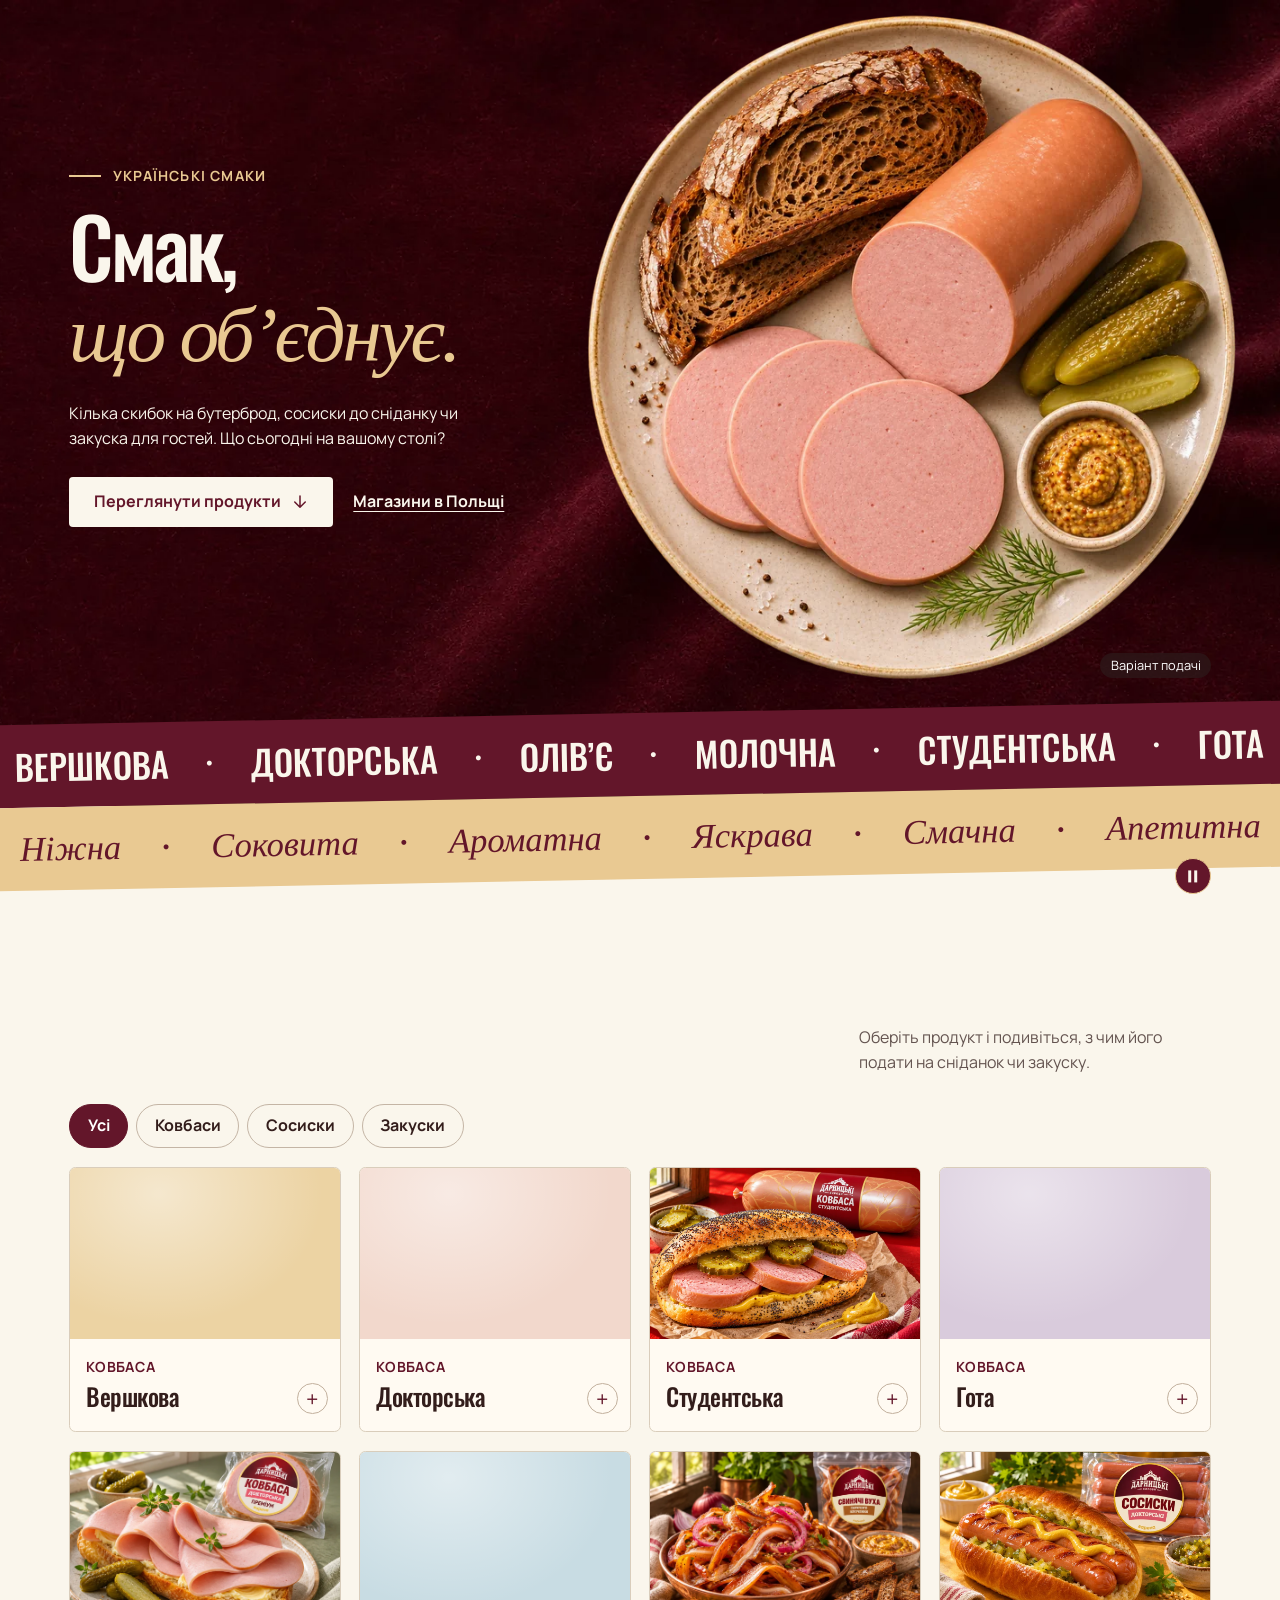
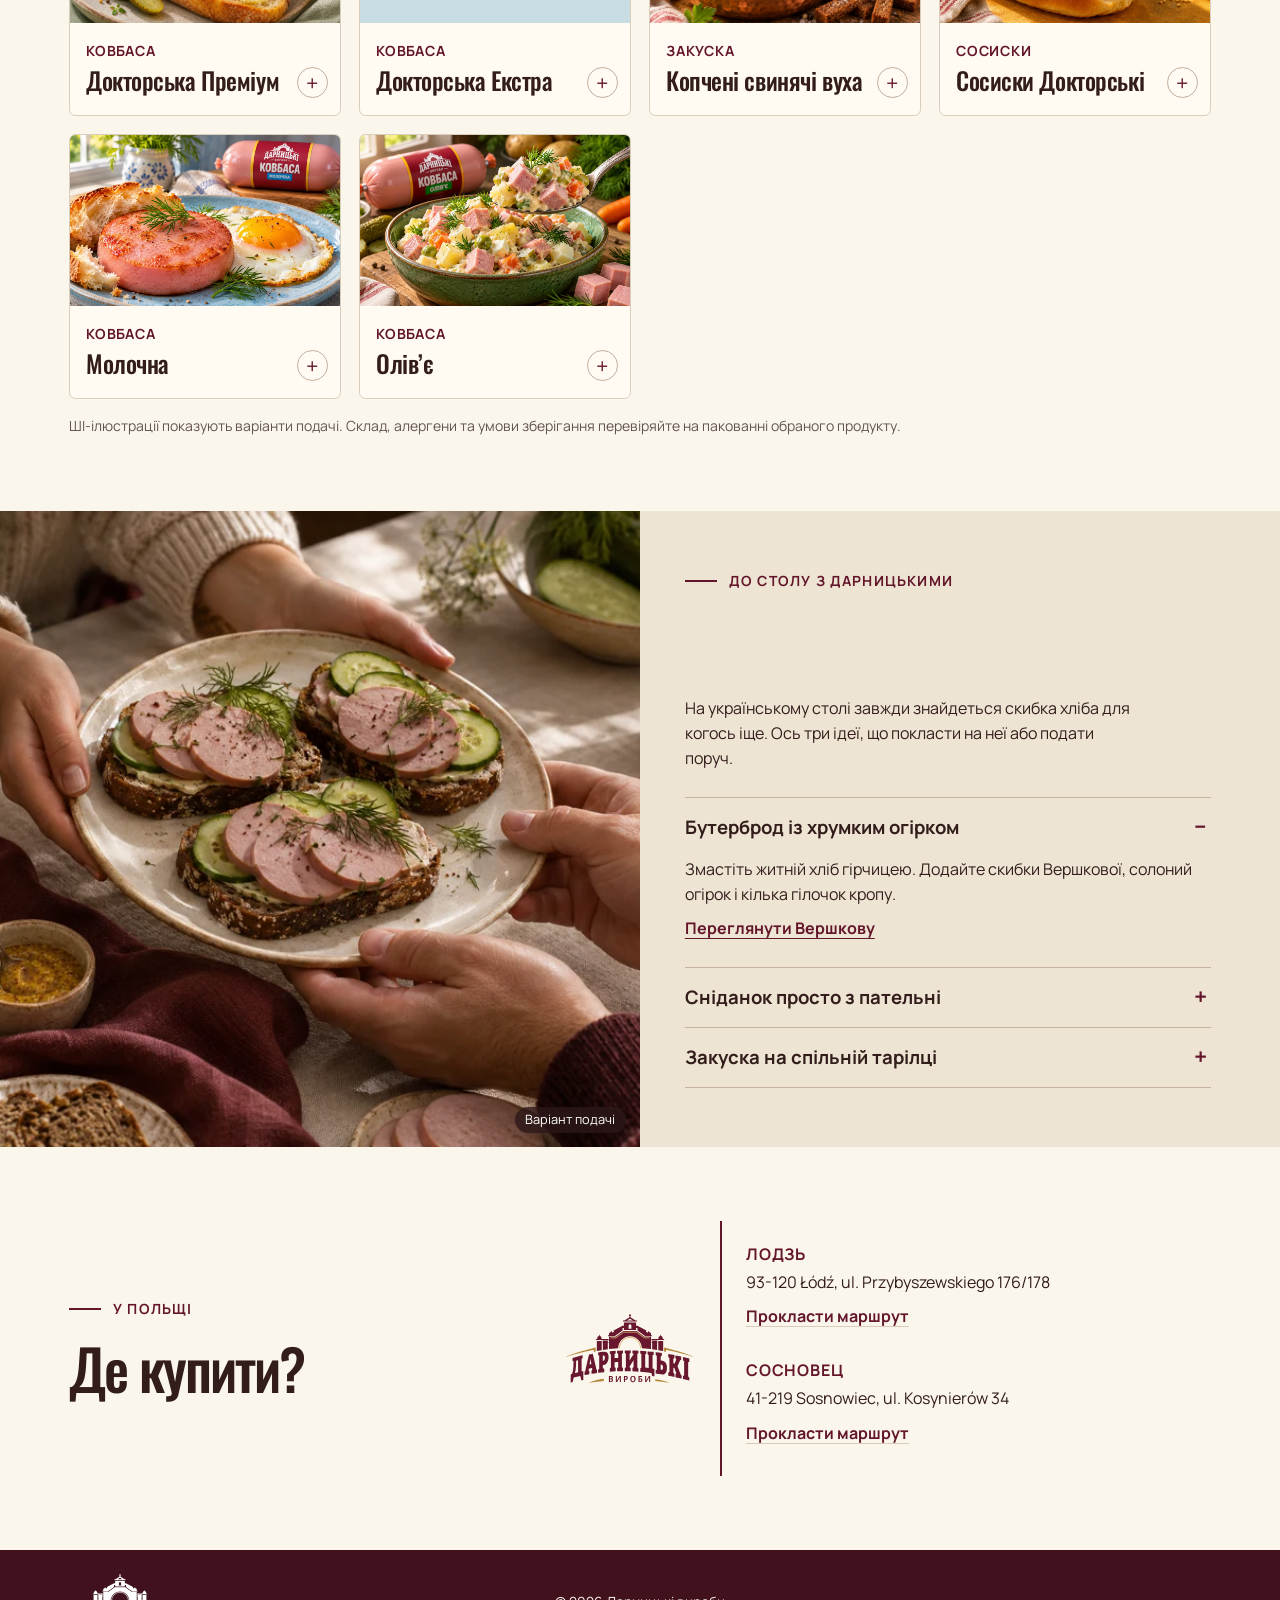
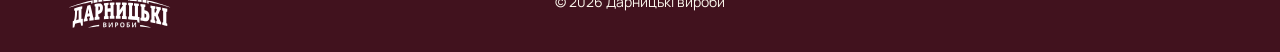
==== commit 1466a347: "Connect product discovery to Polish stores and measure route intent" ====
--- a/index.html
+++ b/index.html
@@ -5,16 +5,16 @@
   <meta name="viewport" content="width=device-width, initial-scale=1">
   <meta name="theme-color" content="#491320">
   <meta name="robots" content="noindex, nofollow">
-  <meta name="description" content="Ковбаси, сосиски й закуски «Дарницькі вироби». Оберіть продукт і знайдіть ідею для подачі.">
+  <meta name="description" content="Ковбаси, сосиски й закуски «Дарницькі вироби». Перегляньте продукти й адреси магазинів у Лодзі та Сосновці.">
   <meta property="og:title" content="Дарницькі вироби — до столу!">
-  <meta property="og:description" content="Ковбаси, сосиски й закуски. Каталог та ідеї подачі українською й польською.">
+  <meta property="og:description" content="Ковбаси, сосиски й закуски «Дарницькі вироби». Перегляньте продукти й адреси магазинів у Лодзі та Сосновці.">
   <meta property="og:type" content="website">
   <meta property="og:image" content="https://pavlo-bondarchuk.github.io/darnytskie_pl/assets/lifestyle/hero.webp?v=rounds">
   <title>Дарницькі вироби — до столу!</title>
   <link rel="icon" href="assets/logo/logo.svg?v=burgundy-gold" type="image/svg+xml">
   <link rel="preload" as="image" href="assets/logo/logo.svg?v=burgundy-gold">
   <link rel="preload" as="image" href="assets/lifestyle/velvet.webp">
-  <link rel="stylesheet" href="css/style.css?v=20261123-viewport-reveal">
+  <link rel="stylesheet" href="css/style.css?v=store-journey-1">
   <script>
     (() => {
       const root = document.documentElement;
@@ -54,11 +54,12 @@
       document.addEventListener("focusin", finish, { once: true });
     })();
   </script>
-  <script defer src="js/i18n.js?v=20261123-detail-title"></script>
-  <script defer src="js/products.js?v=20261123-viewport-reveal"></script>
-  <script defer src="js/stores.js?v=20261123-viewport-reveal"></script>
-  <script defer src="js/scroll-motion.js?v=20261123-viewport-reveal"></script>
-  <script defer src="js/main.js?v=20261123-viewport-reveal"></script>
+  <script defer src="js/i18n.js?v=store-journey-1"></script>
+  <script defer src="js/analytics.js?v=store-journey-1"></script>
+  <script defer src="js/products.js?v=store-journey-1"></script>
+  <script defer src="js/stores.js?v=store-journey-1"></script>
+  <script defer src="js/scroll-motion.js?v=store-journey-1"></script>
+  <script defer src="js/main.js?v=store-journey-1"></script>
 </head>
 <body>
   <div class="page-intro" aria-hidden="true">
@@ -69,7 +70,7 @@
     <div class="mast wrap">
       <a class="brand" href="#start"><img src="assets/logo/logo.svg?v=burgundy-gold" width="274" height="146" alt="Дарницькі вироби" data-pl-alt="Darnytskie Wyroby"></a>
       <nav class="desktop-nav" aria-label="Основна навігація" data-pl-aria="Nawigacja główna">
-        <a href="#produkty" data-pl="Produkty">Продукти</a><a href="#inspiracje" data-pl="Pomysły na stół">Ідеї до столу</a><a href="#gdzie-kupic" data-pl="Gdzie kupić">Де купити</a>
+        <a href="#produkty" data-pl="Produkty">Продукти</a><a href="#inspiracje" data-pl="Pomysły na stół">Ідеї до столу</a><a href="#gdzie-kupic" data-store-source="navigation" data-pl="Gdzie kupić">Де купити</a>
       </nav>
       <div class="header-tools">
         <div class="languages" role="group" aria-label="Мова" data-pl-aria="Język"><button type="button" lang="uk" data-language="uk" aria-pressed="true" aria-label="Українська">УКР</button><button type="button" lang="pl" data-language="pl" aria-pressed="false" aria-label="Polski">PL</button></div>
@@ -79,7 +80,7 @@
   </header>
   <dialog class="mobile-menu" id="mobile-menu" aria-label="Меню" data-pl-aria="Menu">
     <button class="menu-close" id="menu-close" aria-label="Закрити меню" data-pl-aria="Zamknij menu">×</button>
-    <nav class="mobile-menu__nav"><a href="#produkty" data-pl="Produkty">Продукти</a><a href="#inspiracje" data-pl="Pomysły na stół">Ідеї до столу</a><a href="#gdzie-kupic" data-pl="Gdzie kupić">Де купити</a></nav>
+    <nav class="mobile-menu__nav"><a href="#produkty" data-pl="Produkty">Продукти</a><a href="#inspiracje" data-pl="Pomysły na stół">Ідеї до столу</a><a href="#gdzie-kupic" data-store-source="navigation" data-pl="Gdzie kupić">Де купити</a></nav>
   </dialog>
   <main id="main" tabindex="-1">
     <section id="start" class="hero" aria-labelledby="hero-title">
@@ -89,10 +90,13 @@
           <p class="eyebrow hero-eyebrow"><span class="rule"></span><span data-pl="Ukraińskie smaki">Українські смаки</span></p>
           <h1 id="hero-title"><span data-pl="Smak,">Смак,</span> <em data-pl="który&nbsp;łączy.">що&nbsp;об’єднує.</em></h1>
           <p class="hero-desc" data-pl="Kilka plasterków na kanapkę, parówki na śniadanie albo przekąska dla gości. Co dziś podasz na stół?">Кілька скибок на бутерброд, сосиски до сніданку чи закуска для гостей. Що сьогодні на вашому столі?</p>
-          <a class="primary" href="#produkty">
+          <div class="hero-actions">
+            <a class="primary" href="#produkty">
             <span data-pl="Zobacz produkty">Переглянути продукти</span>
             <svg width="18" height="18" viewBox="0 0 24 24" fill="none" stroke="currentColor" stroke-width="2" stroke-linecap="round" stroke-linejoin="round" aria-hidden="true" focusable="false"><path d="M12 4v15m-7-7 7 7 7-7"/></svg>
-          </a>
+            </a>
+            <a class="hero-stores" href="#gdzie-kupic" data-store-source="hero" data-pl="Sklepy w Polsce">Магазини в Польщі</a>
+          </div>
         </div>
       </div>
       <span class="photo-caption" data-pl="Propozycja podania">Варіант подачі</span>
@@ -147,7 +151,7 @@
         <button type="button" data-filter="all" data-pl="Wszystkie" aria-pressed="true">Усі</button><button type="button" data-filter="Kiełbasa" data-pl="Kiełbasy" aria-pressed="false">Ковбаси</button><button type="button" data-filter="Parówki" data-pl="Parówki" aria-pressed="false">Сосиски</button><button type="button" data-filter="Przekąska" data-pl="Przekąski" aria-pressed="false">Закуски</button>
       </div>
       <div class="product-grid" id="product-grid" role="group" aria-labelledby="products-title"></div>
-      <noscript><p>Вершкова · Докторська · Студентська · Гота · Докторська Преміум · Докторська Екстра · Копчені свинячі вуха · Сосиски Докторські · Молочна · Олів’є</p></noscript>
+      <noscript><p data-pl="Śmietankowa · Doktorska · Studencka · Gota · Doktorska Premium · Doktorska Extra · Wędzone uszy wieprzowe · Parówki Doktorskie · Mleczna · Olivier">Вершкова · Докторська · Студентська · Гота · Докторська Преміум · Докторська Екстра · Копчені свинячі вуха · Сосиски Докторські · Молочна · Олів’є</p></noscript>
       <p class="catalog-foot" data-pl="Wizualizacje AI przedstawiają propozycje podania. Skład, alergeny i sposób przechowywania sprawdź na opakowaniu wybranego produktu.">ШІ-ілюстрації показують варіанти подачі. Склад, алергени та умови зберігання перевіряйте на пакованні обраного продукту.</p>
     </section>
     <section id="inspiracje" class="serving" aria-labelledby="serving-title">
@@ -175,8 +179,8 @@
       <div class="locator-mark" aria-hidden="true"><img src="assets/logo/logo.svg?v=burgundy-gold" width="274" height="146" alt=""></div>
       <div class="locator-panel">
         <ul id="store-addresses" class="store-addresses">
-          <li><strong data-pl="ŁÓDŹ">ЛОДЗЬ</strong><a lang="pl" href="https://www.google.com/maps/search/?api=1&amp;query=93-120%20%C5%81%C3%B3d%C5%BA%2C%20ul.%20Przybyszewskiego%20176%2F178%2C%20Polska">93-120 Łódź, ul. Przybyszewskiego 176/178</a></li>
-          <li><strong data-pl="SOSNOWIEC">СОСНОВЕЦ</strong><a lang="pl" href="https://www.google.com/maps/search/?api=1&amp;query=41-219%20Sosnowiec%2C%20ul.%20Kosynier%C3%B3w%2034%2C%20Polska">41-219 Sosnowiec, ul. Kosynierów 34</a></li>
+          <li><strong data-pl="ŁÓDŹ">ЛОДЗЬ</strong><span lang="pl">93-120 Łódź, ul. Przybyszewskiego 176/178</span><a class="store-route" data-store-city="lodz" href="https://www.google.com/maps/dir/?api=1&amp;destination=93-120%20%C5%81%C3%B3d%C5%BA%2C%20ul.%20Przybyszewskiego%20176%2F178%2C%20Polska" aria-label="Прокласти маршрут до магазину в Лодзі" data-pl-aria="Wyznacz trasę do sklepu w Łodzi"><span data-pl="Wyznacz trasę">Прокласти маршрут</span></a></li>
+          <li><strong data-pl="SOSNOWIEC">СОСНОВЕЦ</strong><span lang="pl">41-219 Sosnowiec, ul. Kosynierów 34</span><a class="store-route" data-store-city="sosnowiec" href="https://www.google.com/maps/dir/?api=1&amp;destination=41-219%20Sosnowiec%2C%20ul.%20Kosynier%C3%B3w%2034%2C%20Polska" aria-label="Прокласти маршрут до магазину в Сосновці" data-pl-aria="Wyznacz trasę do sklepu w Sosnowcu"><span data-pl="Wyznacz trasę">Прокласти маршрут</span></a></li>
         </ul>
         <div id="store-locator" hidden><label for="store-search" data-pl="Miasto, sklep lub adres">Місто, магазин або адреса</label><input type="search" id="store-search" aria-controls="store-results"><div id="store-results" role="status" aria-live="polite"></div></div>
       </div>
--- a/css/style.css
+++ b/css/style.css
@@ -153,6 +153,12 @@
 h1 em { margin-top: .06em; color: var(--gold); font-size: .96em; }
 .hero-desc { max-width: 27rem; margin: 1.6rem 0; font-size: clamp(1rem, 1.25vw, 1.18rem); }
 .primary { display: inline-flex; gap: .6rem; min-height: 3.15rem; align-items: center; justify-content: center; padding: .75rem 1.55rem; background: var(--paper); color: var(--wine); text-decoration: none; border-radius: .25rem; font-weight: 700; }
+.hero-actions { display: flex; align-items: center; flex-wrap: wrap; gap: .25rem 1.25rem; }
+.hero-stores, .product-store-link, .store-route { display: inline-flex; align-items: center; min-height: 2.75rem; font-weight: 700; text-underline-offset: .25em; }
+.hero-stores { color: var(--paper); }
+.hero-stores:hover { color: var(--gold); }
+.product-store-link, .store-route { color: var(--wine); }
+.pack-hint { max-width: 38ch; margin-bottom: .4rem; }
 .primary:hover { background: var(--gold); }
 .photo-caption, .table-photo figcaption { position: absolute; bottom: .85rem; right: var(--gutter); color: white; background: #2d1719c9; border-radius: 1rem; padding: .18rem .65rem; font-size: .8rem; }
 .hero .photo-caption { bottom: calc(var(--ribbon-overlap) + .85rem); }
@@ -345,6 +351,7 @@
 .store-addresses { list-style: none; margin: 0; padding: 0; }
 .store-addresses li + li { margin-top: 1.25rem; }
 .store-addresses strong { display: block; margin-bottom: .2rem; color: var(--wine); letter-spacing: .05em; }
+.store-addresses li > span { display: block; }
 .store-addresses a { text-underline-offset: .22em; text-decoration-color: var(--line); }
 .store-addresses a:hover { text-decoration-color: var(--wine); }
 @media (prefers-reduced-motion: no-preference) {
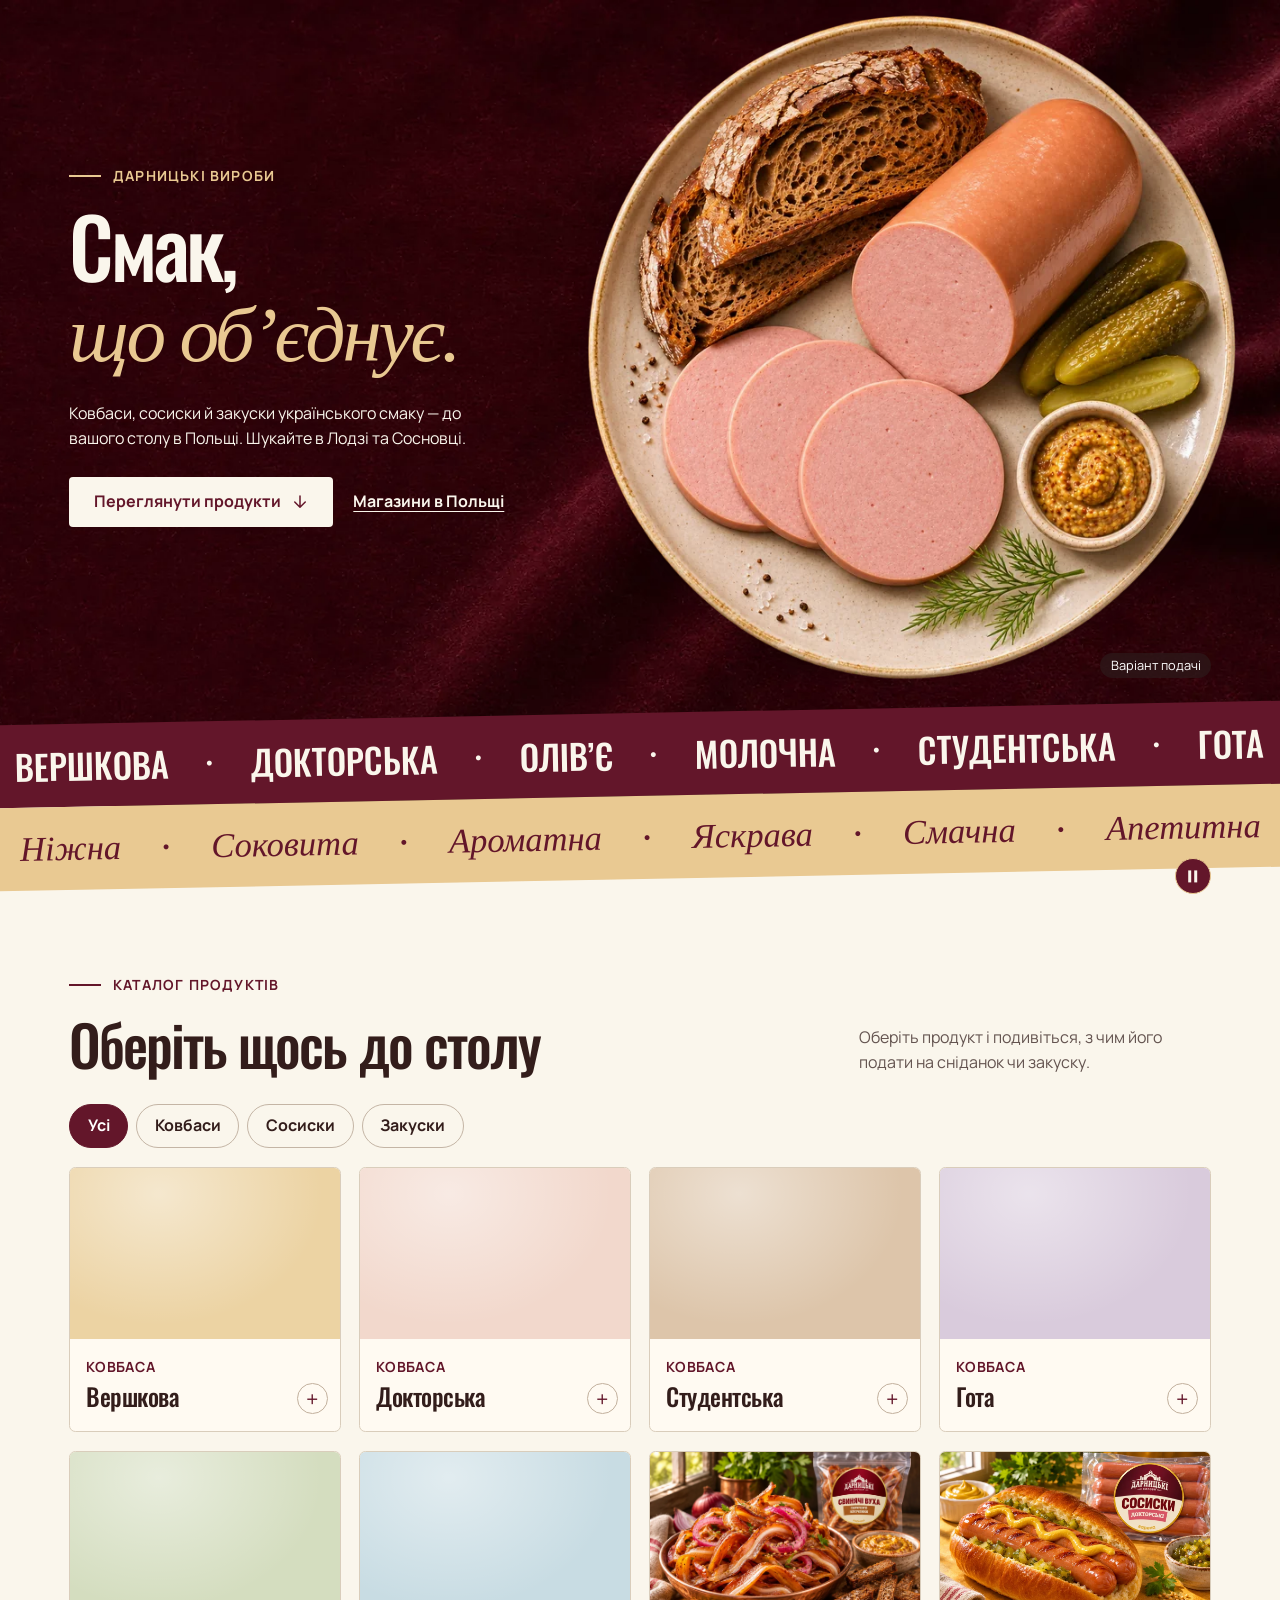
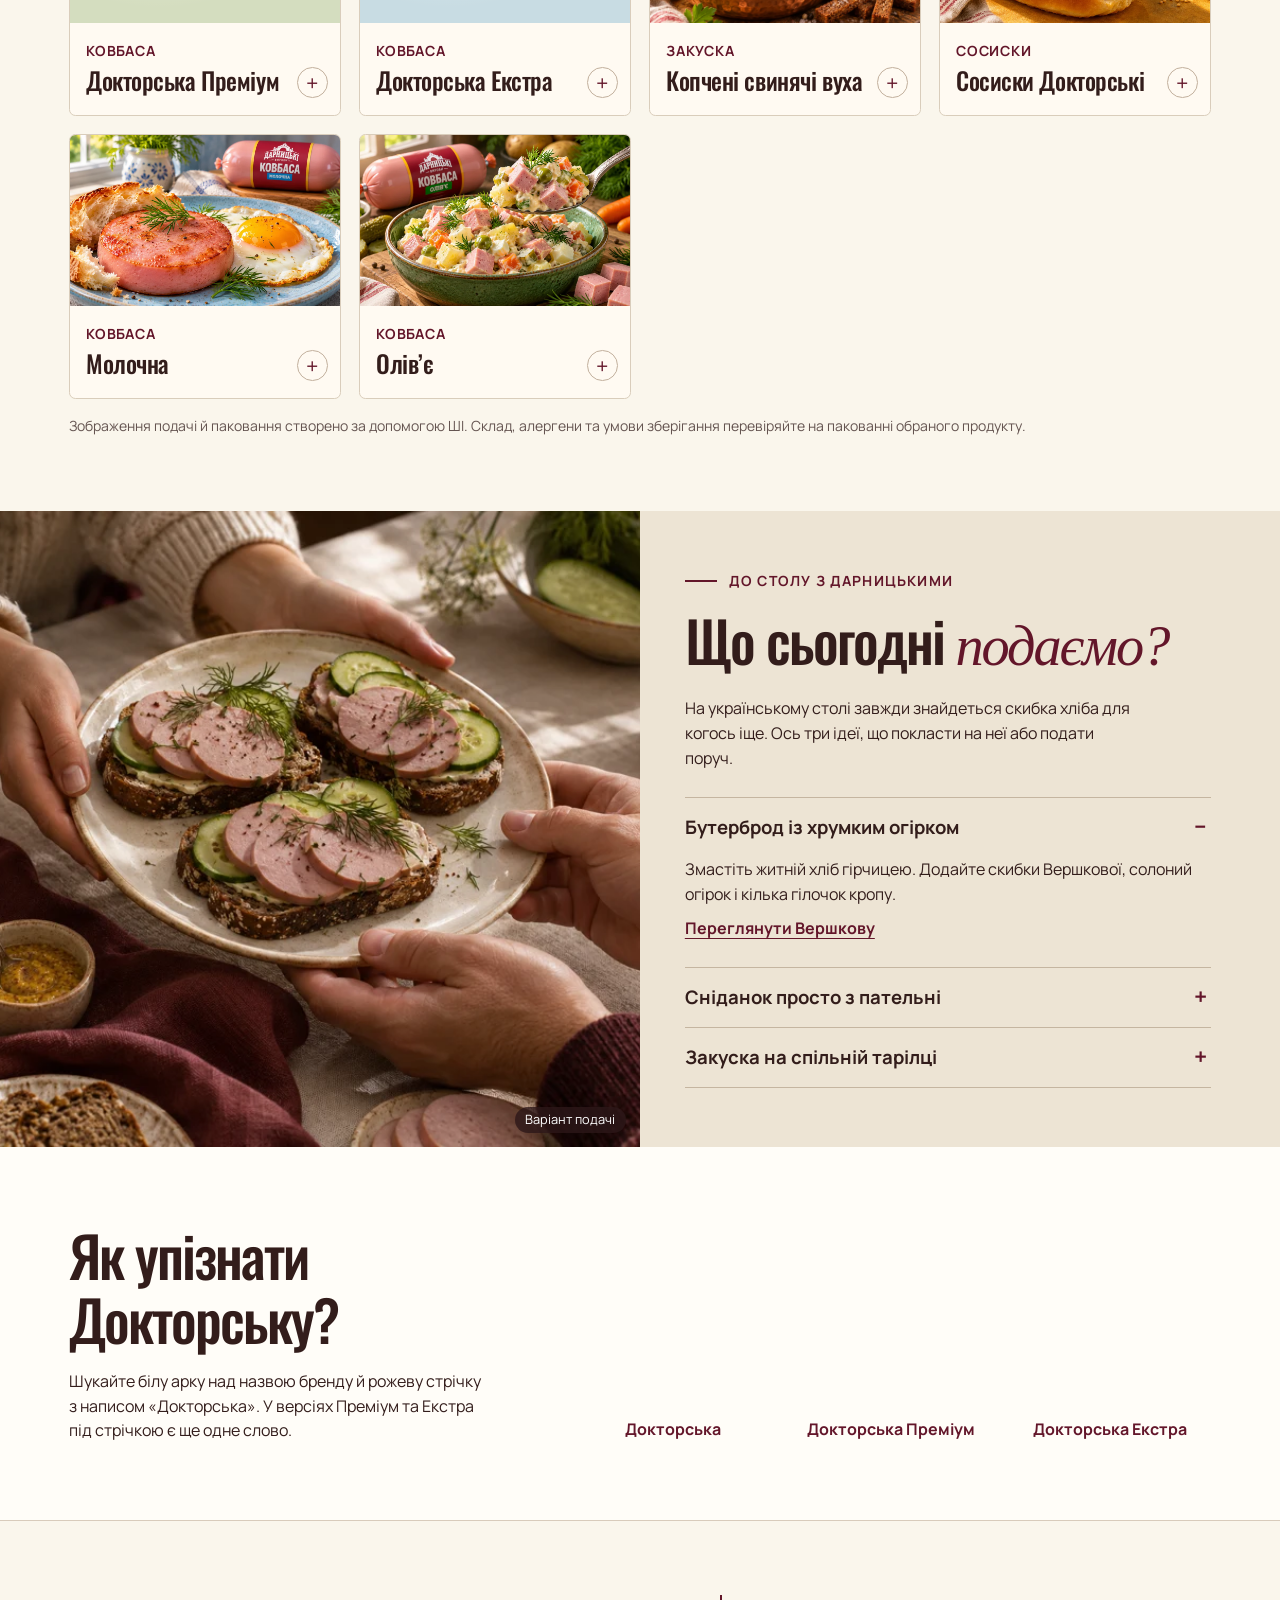
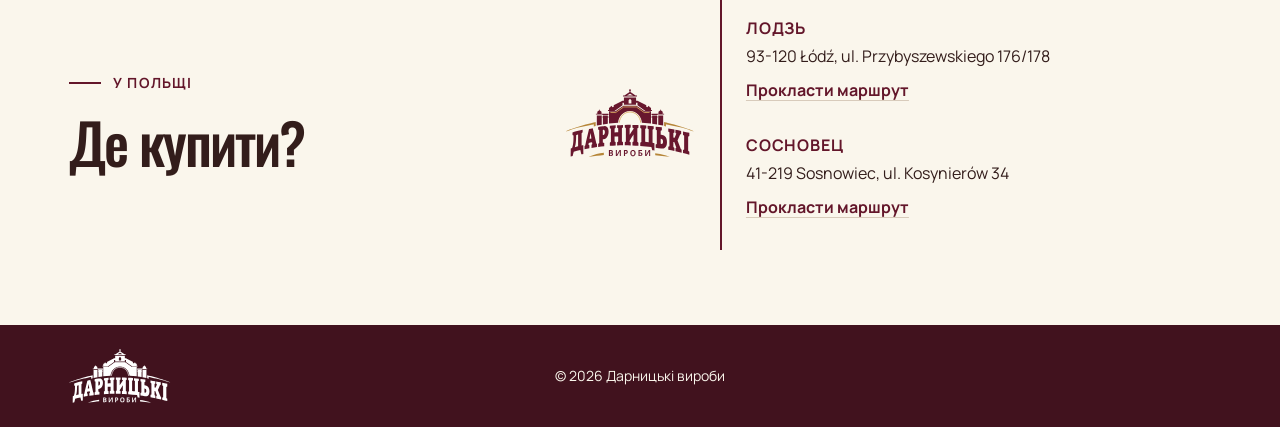
==== commit ef33a9bd: "Show branded packaging visualizations and compare the three Doktorska labels" ====
--- a/index.html
+++ b/index.html
@@ -14,7 +14,7 @@
   <link rel="icon" href="assets/logo/logo.svg?v=burgundy-gold" type="image/svg+xml">
   <link rel="preload" as="image" href="assets/logo/logo.svg?v=burgundy-gold">
   <link rel="preload" as="image" href="assets/lifestyle/velvet.webp">
-  <link rel="stylesheet" href="css/style.css?v=store-journey-1">
+  <link rel="stylesheet" href="css/style.css?v=shelf-1">
   <script>
     (() => {
       const root = document.documentElement;
@@ -56,7 +56,7 @@
   </script>
   <script defer src="js/i18n.js?v=store-journey-1"></script>
   <script defer src="js/analytics.js?v=store-journey-1"></script>
-  <script defer src="js/products.js?v=store-journey-1"></script>
+  <script defer src="js/products.js?v=shelf-1"></script>
   <script defer src="js/stores.js?v=store-journey-1"></script>
   <script defer src="js/scroll-motion.js?v=store-journey-1"></script>
   <script defer src="js/main.js?v=store-journey-1"></script>
@@ -87,9 +87,9 @@
       <img class="hero-image" src="assets/lifestyle/plate.webp" srcset="assets/lifestyle/plate-768.webp 768w, assets/lifestyle/plate.webp 1254w" sizes="(max-width: 680px) 92vw, 57vw" alt="" fetchpriority="high" width="1254" height="1254">
       <div class="hero-inner wrap">
         <div class="hero-copy">
-          <p class="eyebrow hero-eyebrow"><span class="rule"></span><span data-pl="Ukraińskie smaki">Українські смаки</span></p>
+          <p class="eyebrow hero-eyebrow"><span class="rule"></span><span data-pl="Darnytskie Wyroby">Дарницькі вироби</span></p>
           <h1 id="hero-title"><span data-pl="Smak,">Смак,</span> <em data-pl="który&nbsp;łączy.">що&nbsp;об’єднує.</em></h1>
-          <p class="hero-desc" data-pl="Kilka plasterków na kanapkę, parówki na śniadanie albo przekąska dla gości. Co dziś podasz na stół?">Кілька скибок на бутерброд, сосиски до сніданку чи закуска для гостей. Що сьогодні на вашому столі?</p>
+          <p class="hero-desc" data-pl="Kiełbasy, parówki i przekąski w ukraińskim stylu. Znajdziesz je w Łodzi i Sosnowcu.">Ковбаси, сосиски й закуски українського смаку — до вашого столу в Польщі. Шукайте в Лодзі та Сосновці.</p>
           <div class="hero-actions">
             <a class="primary" href="#produkty">
             <span data-pl="Zobacz produkty">Переглянути продукти</span>
@@ -152,7 +152,7 @@
       </div>
       <div class="product-grid" id="product-grid" role="group" aria-labelledby="products-title"></div>
       <noscript><p data-pl="Śmietankowa · Doktorska · Studencka · Gota · Doktorska Premium · Doktorska Extra · Wędzone uszy wieprzowe · Parówki Doktorskie · Mleczna · Olivier">Вершкова · Докторська · Студентська · Гота · Докторська Преміум · Докторська Екстра · Копчені свинячі вуха · Сосиски Докторські · Молочна · Олів’є</p></noscript>
-      <p class="catalog-foot" data-pl="Wizualizacje AI przedstawiają propozycje podania. Skład, alergeny i sposób przechowywania sprawdź na opakowaniu wybranego produktu.">ШІ-ілюстрації показують варіанти подачі. Склад, алергени та умови зберігання перевіряйте на пакованні обраного продукту.</p>
+      <p class="catalog-foot" data-pl="Zdjęcia poglądowe potraw i opakowań wygenerowano za pomocą AI. Skład, alergeny i sposób przechowywania sprawdź na opakowaniu wybranego produktu.">Зображення подачі й паковання створено за допомогою ШІ. Склад, алергени та умови зберігання перевіряйте на пакованні обраного продукту.</p>
     </section>
     <section id="inspiracje" class="serving" aria-labelledby="serving-title">
       <div class="serving-layout">
@@ -174,6 +174,19 @@
         </div>
       </div>
     </section>
+    <section id="etykiety" class="shelf-guide" aria-labelledby="shelf-title">
+      <div class="wrap shelf-layout">
+        <div class="shelf-intro">
+          <h2 id="shelf-title" data-pl="Jak rozpoznać Doktorską?">Як упізнати Докторську?</h2>
+          <p data-pl="Szukaj białego łuku nad nazwą marki i różowej wstęgi z napisem „Докторська”. Na etykietach wersji Premium i Extra dodatkowe słowo znajdziesz tuż pod wstęgą.">Шукайте білу арку над назвою бренду й рожеву стрічку з написом «Докторська». У версіях Преміум та Екстра під стрічкою є ще одне слово.</p>
+        </div>
+        <div class="shelf-labels">
+          <figure><img src="assets/labels/sausage-doctor-classic.webp" width="1005" height="1359" loading="lazy" alt=""><figcaption data-pl="Doktorska">Докторська</figcaption></figure>
+          <figure><img src="assets/labels/sausage-doctor-premium.webp" width="1004" height="1359" loading="lazy" alt=""><figcaption data-pl="Doktorska Premium">Докторська Преміум</figcaption></figure>
+          <figure><img src="assets/labels/sausage-doctor-extra.webp" width="1004" height="1359" loading="lazy" alt=""><figcaption data-pl="Doktorska Extra">Докторська Екстра</figcaption></figure>
+        </div>
+      </div>
+    </section>
     <section id="gdzie-kupic" class="availability wrap" aria-labelledby="locator-title">
       <div><p class="eyebrow"><span class="rule"></span><span data-pl="W Polsce">У Польщі</span></p><h2 id="locator-title" data-pl="Gdzie kupić?">Де купити?</h2></div>
       <div class="locator-mark" aria-hidden="true"><img src="assets/logo/logo.svg?v=burgundy-gold" width="274" height="146" alt=""></div>
--- a/css/style.css
+++ b/css/style.css
@@ -313,6 +313,26 @@
 .product-card.is-expanded .product-card__bottom { grid-area: 1/2; padding: 4rem clamp(1.25rem,4vw,4rem) 1.5rem; }
 .product-card__details { grid-area: 2/2; display: flex; flex-direction: column; justify-content: flex-start; align-items: flex-start; padding: 0 clamp(1.25rem,4vw,4rem) 1rem; overflow: auto; }
 .detail-copy { margin: .6rem 0 1.5rem; max-width: 34ch; font-size: clamp(1rem,1.55vw,1.45rem); }
+.pack-art, .product-views { display: none; }
+.product-card.is-expanded .product-views { position: absolute; bottom: .65rem; justify-self: center; display: inline-flex; padding: .2rem; border: 1px solid var(--line); border-radius: 2rem; background: var(--paper); }
+.product-views button { min-height: 2.75rem; border: 0; background: transparent; color: var(--wine); border-radius: inherit; padding: .4rem .9rem; font-weight: 700; }
+.product-views button[aria-pressed="true"] { background: var(--wine); color: white; }
+.product-card.is-expanded.shows-pack .product-card__image { background: #f4eee3; }
+.product-card.is-expanded.shows-pack .serving-art { display: none; }
+.product-card.is-expanded.shows-pack .pack-art { display: block; position: absolute; inset: 0; width: 100%; height: 100%; object-fit: contain; }
+.compare-labels { display: inline-flex; align-items: center; min-height: 2.75rem; color: var(--wine); text-underline-offset: .2em; }
+.shelf-guide { background: #fffdf8; border-bottom: 1px solid var(--line); }
+.shelf-layout { display: grid; grid-template-columns: minmax(0, 4fr) minmax(0, 6fr); align-items: center; gap: clamp(2rem, 6vw, 6rem); padding-block: clamp(3rem, 6vw, 6rem); }
+.shelf-intro p { margin-top: 1.2rem; max-width: 42ch; }
+.shelf-labels { display: grid; grid-template-columns: repeat(3, minmax(0, 1fr)); gap: 1rem; }
+.shelf-labels figure { text-align: center; }
+.shelf-labels img { width: 100%; height: clamp(7rem, 14vw, 14rem); object-fit: contain; mix-blend-mode: multiply; }
+.shelf-labels figcaption { margin-top: .75rem; color: var(--wine); font-weight: 700; }
+@media (max-width: 48rem) {
+  .shelf-layout { grid-template-columns: 1fr; }
+  .shelf-labels { gap: .4rem; }
+  .shelf-labels figcaption { font-size: .875rem; }
+}
 .product-card__close, .menu-close { border: 1px solid var(--line); background: var(--paper); color: var(--ink); border-radius: 2rem; min-height: 2.75rem; }
 .product-card__close { position: absolute; z-index: 4; right: .7rem; top: .7rem; padding: .45rem 1rem; }
 .product-card__close:hover { color: white; background: var(--wine); }
@@ -455,7 +475,7 @@
   .product-card.is-expanded { grid-template-columns: 1fr; grid-template-rows: auto minmax(0,1fr) auto; }
   .product-card.is-expanded .product-card__bottom { grid-area: 1/1; padding: .8rem 6.75rem .8rem 1.15rem; }
   .product-card.is-expanded .product-card__image { grid-area: 2/1; }
-  .product-card__details { grid-area: 3/1; padding: 1rem 1.15rem; }
+  .product-card__details { grid-area: 3/1; padding: 1rem 1.15rem; max-height: 45vh; }
   .detail-copy { margin: .25rem 0 .6rem; }
 }
 @media (prefers-reduced-motion: reduce) {
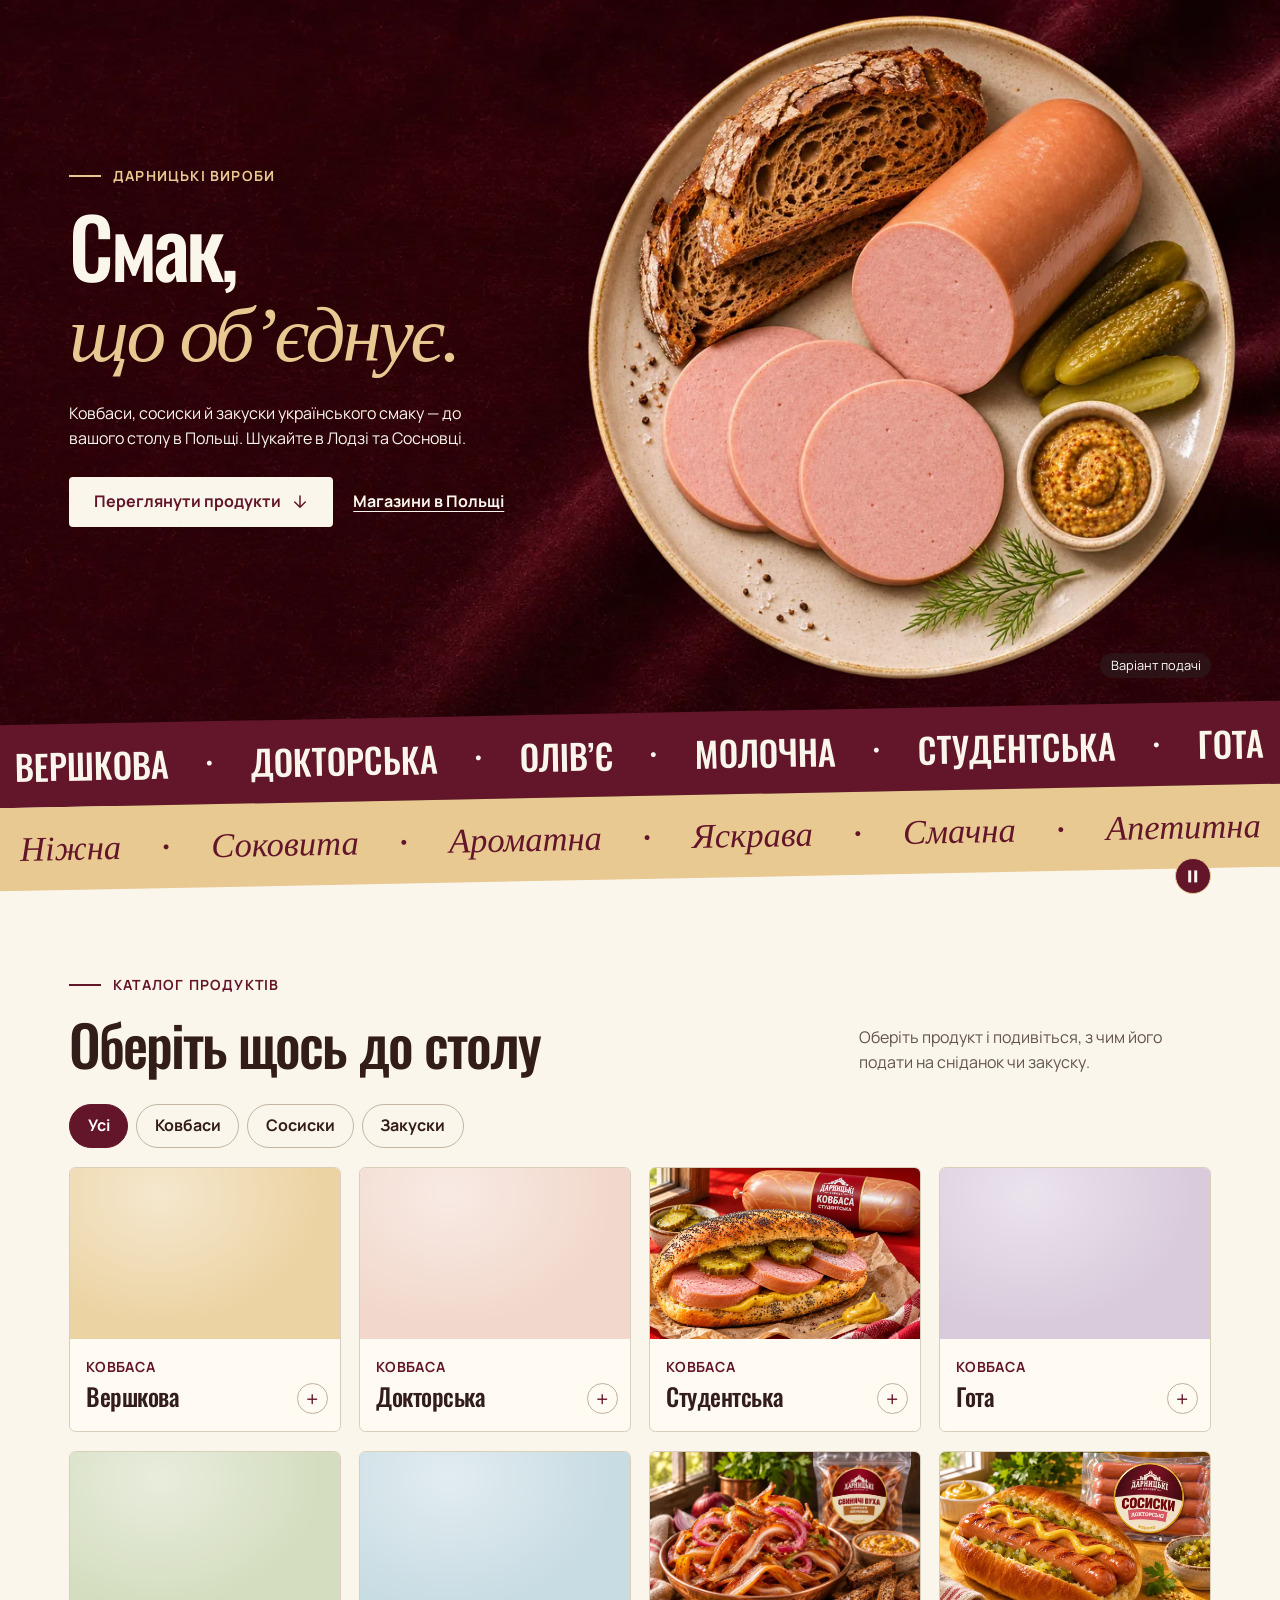
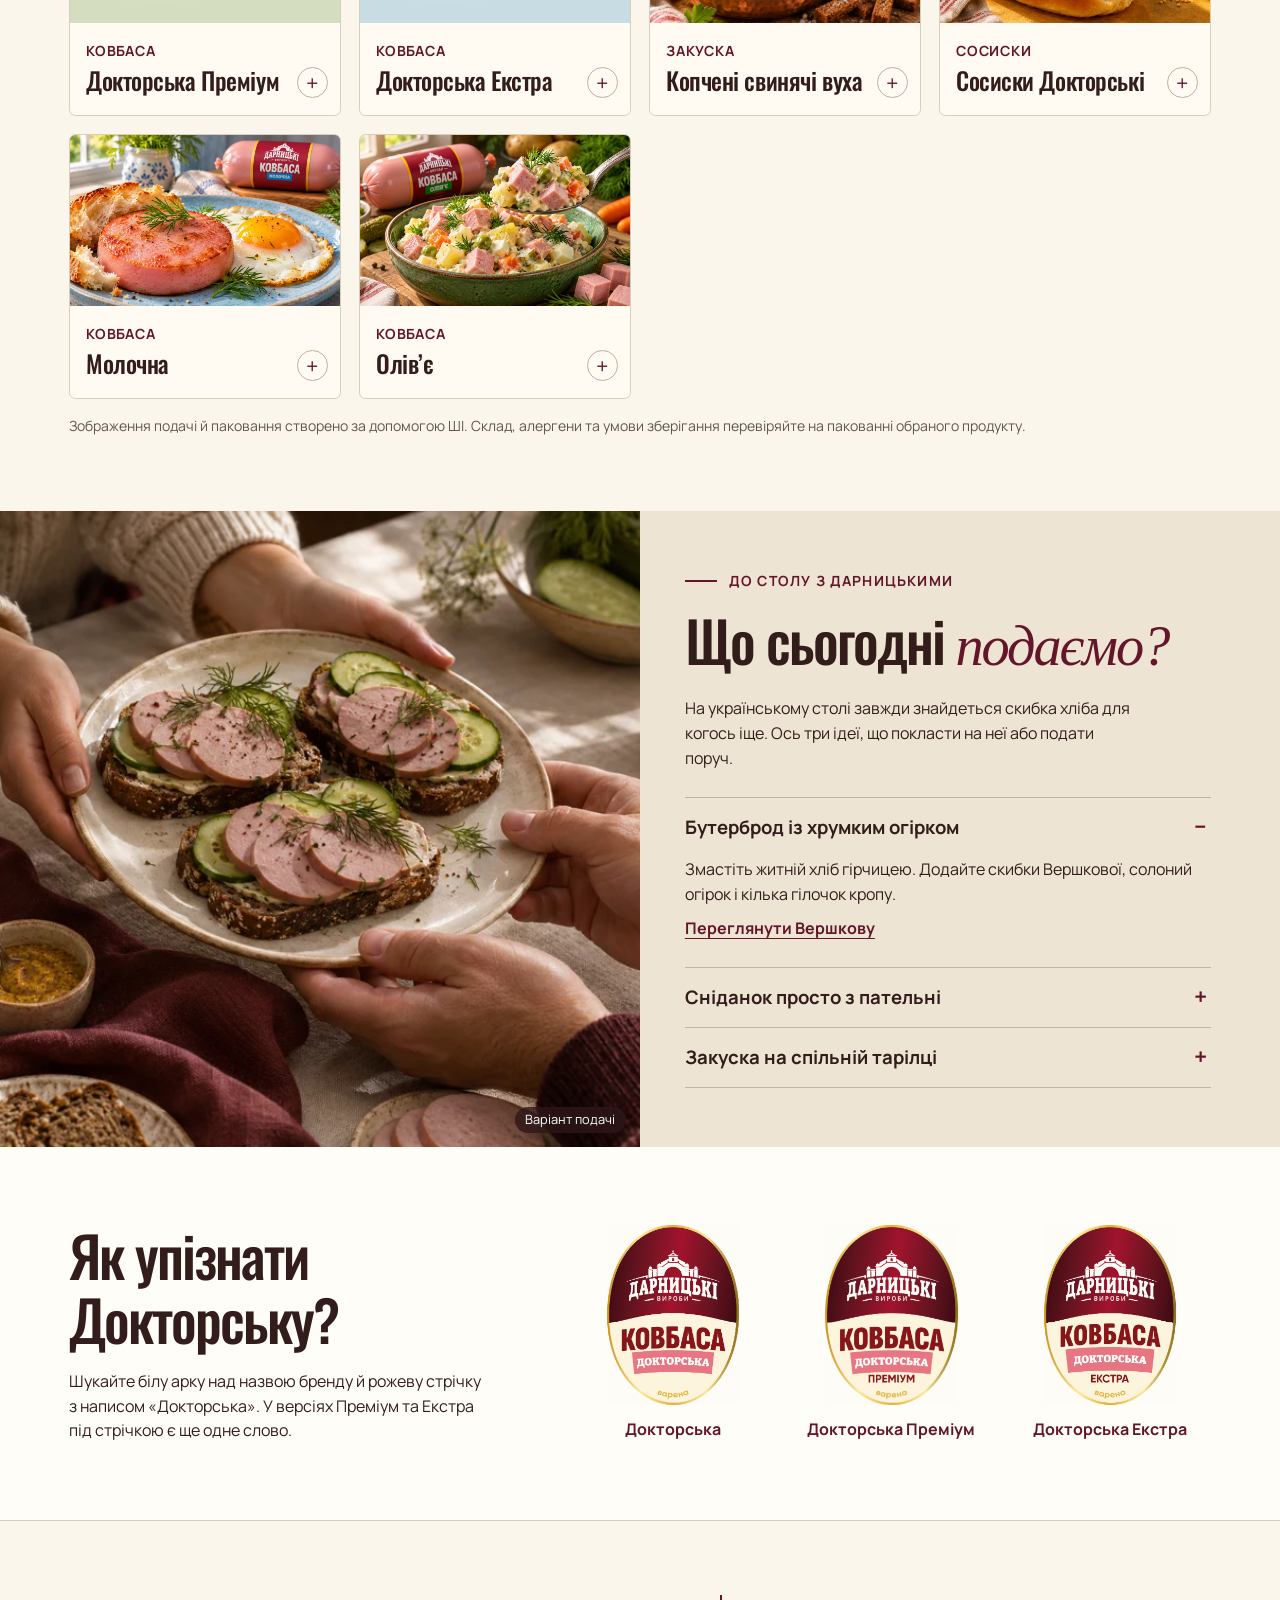
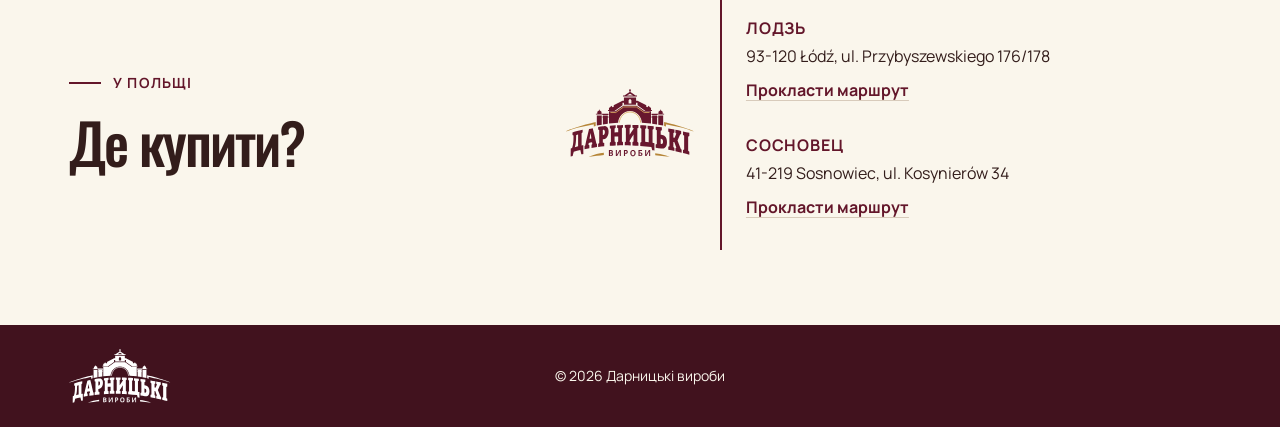
==== commit 0941a200: "Wrap sausage labels around the girth in packaging and serving images" ====
--- a/index.html
+++ b/index.html
@@ -56,7 +56,7 @@
   </script>
   <script defer src="js/i18n.js?v=store-journey-1"></script>
   <script defer src="js/analytics.js?v=store-journey-1"></script>
-  <script defer src="js/products.js?v=shelf-1"></script>
+  <script defer src="js/products.js?v=wrap-2"></script>
   <script defer src="js/stores.js?v=store-journey-1"></script>
   <script defer src="js/scroll-motion.js?v=store-journey-1"></script>
   <script defer src="js/main.js?v=store-journey-1"></script>
